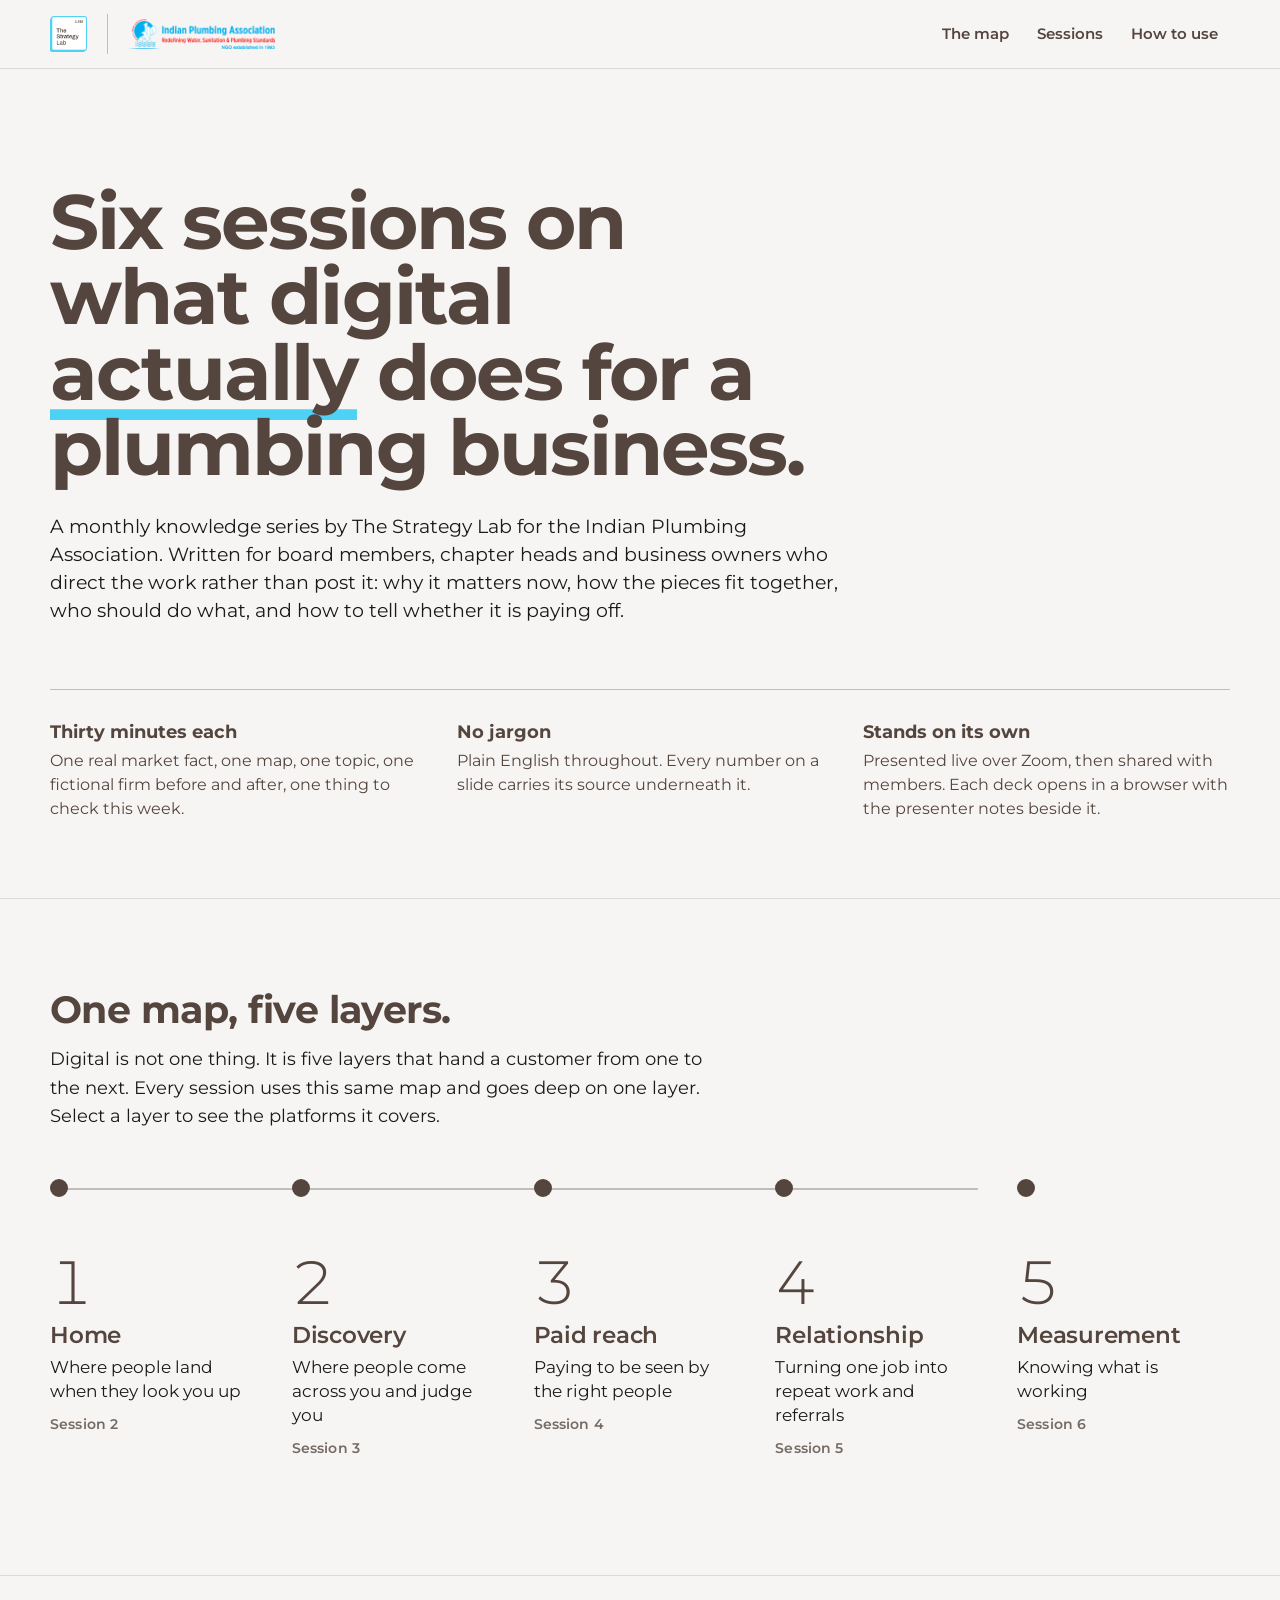
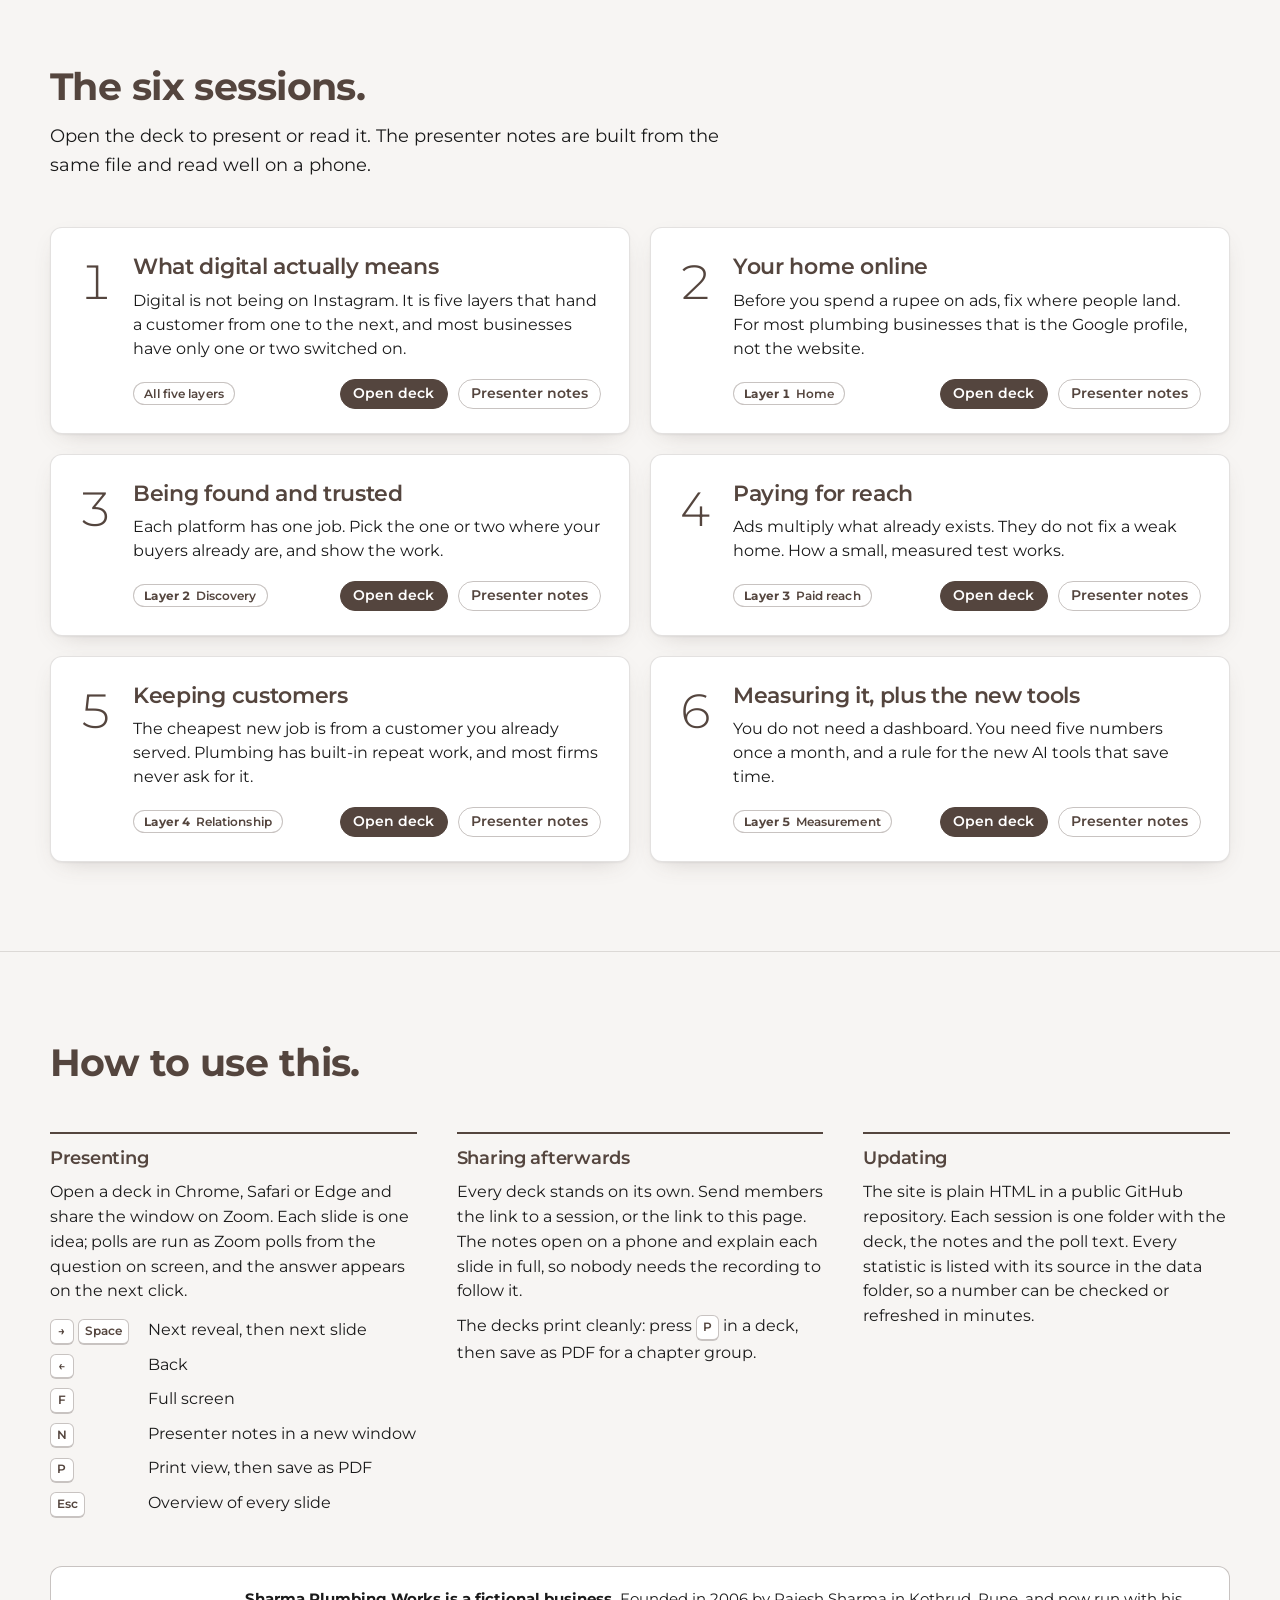
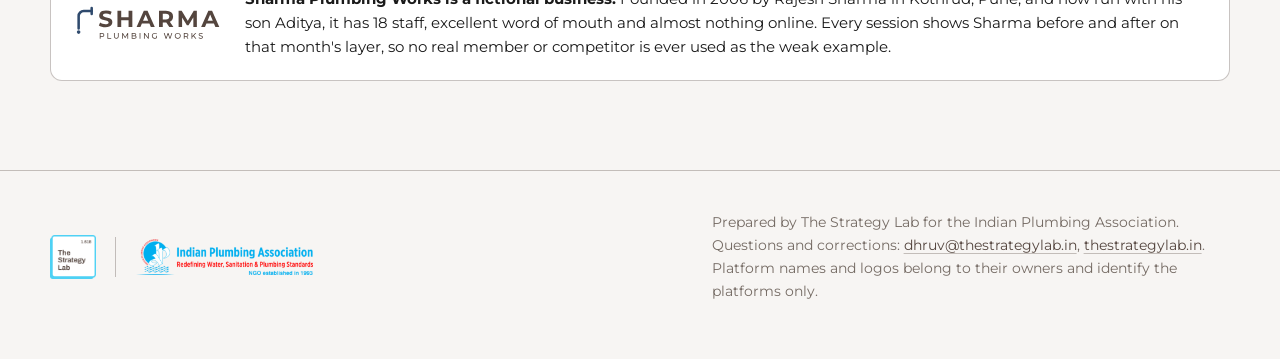
==== index.html @ db5efcff "IPA Digital Knowledge Series: foundation and research (work in progress) Co-Authored-By: Claude Fabl" ====
<!doctype html>
<html lang="en-IN">
<head>
  <meta charset="utf-8">
  <meta name="viewport" content="width=device-width, initial-scale=1">
  <title>IPA Digital Knowledge Series</title>
  <meta name="description" content="Six 30-minute sessions on what digital actually does for a plumbing business. By The Strategy Lab for the Indian Plumbing Association.">
  <link rel="icon" href="assets/brand/tsl-mark.png" type="image/png">
  <link rel="stylesheet" href="assets/css/base.css">
  <style>
    /* Home page layout only. Shared components come from base.css. */
    .wrap { width: min(1180px, 100% - 32px); margin-inline: auto; }
    .site-head { position: sticky; top: 0; z-index: 10; background: rgba(247, 245, 243, 0.92); backdrop-filter: saturate(1.2) blur(10px); -webkit-backdrop-filter: saturate(1.2) blur(10px); border-bottom: 1px solid var(--line); }
    .site-head .wrap { display: flex; align-items: center; justify-content: space-between; gap: 16px; min-height: 68px; }
    .site-head nav { display: flex; gap: 4px; }
    .site-head nav a { padding: 8px 12px; border-radius: 8px; text-decoration: none; font-weight: 600; font-size: 15px; color: var(--brown); }
    .site-head nav a:hover { background: var(--white); }
    .site-head .lockup__tsl { height: 36px; }
    .site-head .lockup__ipa { height: 30px; }

    .hero { padding: clamp(56px, 9vw, 128px) 0 clamp(40px, 6vw, 80px); }
    .hero h1 { max-width: 15ch; }
    .hero .lede { margin-top: 28px; max-width: 42em; font-size: clamp(1.1rem, 1.5vw, 1.35rem); color: var(--ink); }
    .hero__facts { display: grid; grid-template-columns: repeat(3, 1fr); gap: 24px 40px; margin-top: clamp(40px, 5vw, 72px); padding-top: 28px; border-top: 1px solid var(--line-strong); }
    .hero__facts p { font-size: 1rem; line-height: 1.5; color: var(--brown); max-width: 24em; }
    .hero__facts b { display: block; font-size: 1.15rem; font-weight: 700; color: var(--brown); margin-bottom: 4px; }

    .section { padding: clamp(48px, 7vw, 96px) 0; border-top: 1px solid var(--line); }
    .section__head { max-width: 46em; margin-bottom: clamp(28px, 4vw, 48px); }
    .section__head p { margin-top: 14px; color: var(--ink); max-width: 38em; }
    .section--map .map { margin-top: 8px; }

    .sessions { display: grid; grid-template-columns: 1fr 1fr; gap: 20px; }
    .session { display: grid; grid-template-columns: auto 1fr; gap: 0 22px; padding: 26px 28px 24px; background: var(--white); border: 1px solid var(--line); border-radius: var(--r-md); box-shadow: var(--shadow-1); transition: transform var(--t-base) var(--ease-out), box-shadow var(--t-base) var(--ease-out); }
    .session:hover { transform: translateY(-2px); box-shadow: var(--shadow-2); }
    .session__n { font-size: 3rem; font-weight: 300; line-height: 1; color: var(--brown); letter-spacing: -0.04em; font-variant-numeric: tabular-nums; grid-row: 1 / span 3; padding-top: 4px; }
    .session__title { font-size: 1.35rem; line-height: 1.15; }
    .session__line { margin-top: 10px; font-size: 1rem; color: var(--ink); line-height: 1.5; }
    .session__foot { display: flex; flex-wrap: wrap; align-items: center; gap: 10px; margin-top: 18px; }
    .session__foot .chip { font-size: 0.75rem; margin-right: auto; }
    .session__foot .btn { font-size: 0.85rem; }

    .how { display: grid; grid-template-columns: repeat(3, 1fr); gap: 40px; }
    .how h3 { font-size: 1.15rem; margin-bottom: 12px; padding-top: 14px; border-top: 2px solid var(--brown); }
    .how p, .how li { font-size: 1rem; line-height: 1.55; }
    .how ul { list-style: none; display: grid; gap: 8px; }
    .how li { display: grid; grid-template-columns: 5.4em 1fr; gap: 12px; align-items: baseline; }
    .how kbd { font-size: 0.78rem; }
    .how p + p { margin-top: 10px; }
    .fiction { margin-top: 48px; padding: 20px 24px; border: 1px solid var(--line-strong); border-radius: var(--r-md); background: var(--white); display: grid; grid-template-columns: auto 1fr; gap: 20px; align-items: center; }
    .fiction img { width: 150px; }
    .fiction p { font-size: 0.95rem; }

    .site-foot { border-top: 1px solid var(--line-strong); padding: 40px 0 56px; }
    .site-foot .wrap { display: flex; flex-wrap: wrap; align-items: center; justify-content: space-between; gap: 20px 40px; }
    .site-foot p { font-size: 0.9rem; color: var(--grey); max-width: 36em; }
    .site-foot a { color: var(--brown); }
    .site-foot .lockup__tsl { height: 44px; }
    .site-foot .lockup__ipa { height: 36px; }

    @media (max-width: 860px) {
      .sessions { grid-template-columns: 1fr; }
      .how { grid-template-columns: 1fr; gap: 28px; }
      .hero__facts { grid-template-columns: 1fr; gap: 18px; }
    }
    @media (max-width: 560px) {
      .site-head .wrap { flex-wrap: wrap; padding: 10px 0 6px; min-height: 0; }
      .site-head nav { margin-left: -8px; }
      .site-head nav a { padding: 6px 8px; font-size: 14px; }
      .site-head .lockup { gap: 10px; }
      .site-head .lockup__ipa { height: 26px; }
      .session { grid-template-columns: 1fr; padding: 22px 20px; }
      .session__n { grid-row: auto; font-size: 2rem; margin-bottom: 6px; }
      .session__foot .chip { margin-right: 0; width: 100%; justify-content: center; }
      .session__foot .btn { flex: 1; justify-content: center; }
      .fiction { grid-template-columns: 1fr; }
      .how li { grid-template-columns: 1fr; gap: 4px; }
    }
  </style>
</head>
<body>

<header class="site-head">
  <div class="wrap">
    <div class="lockup">
      <img class="lockup__tsl" src="assets/brand/tsl-mark.png" alt="The Strategy Lab">
      <span class="lockup__sep"></span>
      <img class="lockup__ipa" src="assets/brand/ipa-logo.png" alt="Indian Plumbing Association">
    </div>
    <nav aria-label="Sections">
      <a href="#map">The map</a>
      <a href="#sessions">Sessions</a>
      <a href="#how">How to use</a>
    </nav>
  </div>
</header>

<main>
  <section class="hero">
    <div class="wrap">
      <h1 class="display">Six sessions on what digital <span class="sig">actually</span> does for a plumbing business.</h1>
      <p class="lede">A monthly knowledge series by The Strategy Lab for the Indian Plumbing Association. Written for board members, chapter heads and business owners who direct the work rather than post it: why it matters now, how the pieces fit together, who should do what, and how to tell whether it is paying off.</p>
      <div class="hero__facts">
        <p><b>Thirty minutes each</b>One real market fact, one map, one topic, one fictional firm before and after, one thing to check this week.</p>
        <p><b>No jargon</b>Plain English throughout. Every number on a slide carries its source underneath it.</p>
        <p><b>Stands on its own</b>Presented live over Zoom, then shared with members. Each deck opens in a browser with the presenter notes beside it.</p>
      </div>
    </div>
  </section>

  <section class="section section--map" id="map">
    <div class="wrap">
      <div class="section__head">
        <h2 class="h2">One map, five layers.</h2>
        <p>Digital is not one thing. It is five layers that hand a customer from one to the next. Every session uses this same map and goes deep on one layer. Select a layer to see the platforms it covers.</p>
      </div>
      <div data-map></div>
    </div>
  </section>

  <section class="section" id="sessions">
    <div class="wrap">
      <div class="section__head">
        <h2 class="h2">The six sessions.</h2>
        <p>Open the deck to present or read it. The presenter notes are built from the same file and read well on a phone.</p>
      </div>
      <div class="sessions">
        <article class="session">
          <span class="session__n">1</span>
          <h3 class="session__title">What digital actually means</h3>
          <p class="session__line">Digital is not being on Instagram. It is five layers that hand a customer from one to the next, and most businesses have only one or two switched on.</p>
          <div class="session__foot">
            <span class="chip">All five layers</span>
            <a class="btn btn--sm" href="sessions/01/index.html">Open deck</a>
            <a class="btn btn--ghost btn--sm" href="sessions/01/notes.html">Presenter notes</a>
          </div>
        </article>
        <article class="session">
          <span class="session__n">2</span>
          <h3 class="session__title">Your home online</h3>
          <p class="session__line">Before you spend a rupee on ads, fix where people land. For most plumbing businesses that is the Google profile, not the website.</p>
          <div class="session__foot">
            <span class="chip"><span class="chip__n">Layer 1</span>Home</span>
            <a class="btn btn--sm" href="sessions/02/index.html">Open deck</a>
            <a class="btn btn--ghost btn--sm" href="sessions/02/notes.html">Presenter notes</a>
          </div>
        </article>
        <article class="session">
          <span class="session__n">3</span>
          <h3 class="session__title">Being found and trusted</h3>
          <p class="session__line">Each platform has one job. Pick the one or two where your buyers already are, and show the work.</p>
          <div class="session__foot">
            <span class="chip"><span class="chip__n">Layer 2</span>Discovery</span>
            <a class="btn btn--sm" href="sessions/03/index.html">Open deck</a>
            <a class="btn btn--ghost btn--sm" href="sessions/03/notes.html">Presenter notes</a>
          </div>
        </article>
        <article class="session">
          <span class="session__n">4</span>
          <h3 class="session__title">Paying for reach</h3>
          <p class="session__line">Ads multiply what already exists. They do not fix a weak home. How a small, measured test works.</p>
          <div class="session__foot">
            <span class="chip"><span class="chip__n">Layer 3</span>Paid reach</span>
            <a class="btn btn--sm" href="sessions/04/index.html">Open deck</a>
            <a class="btn btn--ghost btn--sm" href="sessions/04/notes.html">Presenter notes</a>
          </div>
        </article>
        <article class="session">
          <span class="session__n">5</span>
          <h3 class="session__title">Keeping customers</h3>
          <p class="session__line">The cheapest new job is from a customer you already served. Plumbing has built-in repeat work, and most firms never ask for it.</p>
          <div class="session__foot">
            <span class="chip"><span class="chip__n">Layer 4</span>Relationship</span>
            <a class="btn btn--sm" href="sessions/05/index.html">Open deck</a>
            <a class="btn btn--ghost btn--sm" href="sessions/05/notes.html">Presenter notes</a>
          </div>
        </article>
        <article class="session">
          <span class="session__n">6</span>
          <h3 class="session__title">Measuring it, plus the new tools</h3>
          <p class="session__line">You do not need a dashboard. You need five numbers once a month, and a rule for the new AI tools that save time.</p>
          <div class="session__foot">
            <span class="chip"><span class="chip__n">Layer 5</span>Measurement</span>
            <a class="btn btn--sm" href="sessions/06/index.html">Open deck</a>
            <a class="btn btn--ghost btn--sm" href="sessions/06/notes.html">Presenter notes</a>
          </div>
        </article>
      </div>
    </div>
  </section>

  <section class="section" id="how">
    <div class="wrap">
      <div class="section__head">
        <h2 class="h2">How to use this.</h2>
      </div>
      <div class="how">
        <div>
          <h3>Presenting</h3>
          <p>Open a deck in Chrome, Safari or Edge and share the window on Zoom. Each slide is one idea; polls are run as Zoom polls from the question on screen, and the answer appears on the next click.</p>
          <ul style="margin-top:14px">
            <li><span><kbd>&rarr;</kbd> <kbd>Space</kbd></span><span>Next reveal, then next slide</span></li>
            <li><span><kbd>&larr;</kbd></span><span>Back</span></li>
            <li><span><kbd>F</kbd></span><span>Full screen</span></li>
            <li><span><kbd>N</kbd></span><span>Presenter notes in a new window</span></li>
            <li><span><kbd>P</kbd></span><span>Print view, then save as PDF</span></li>
            <li><span><kbd>Esc</kbd></span><span>Overview of every slide</span></li>
          </ul>
        </div>
        <div>
          <h3>Sharing afterwards</h3>
          <p>Every deck stands on its own. Send members the link to a session, or the link to this page. The notes open on a phone and explain each slide in full, so nobody needs the recording to follow it.</p>
          <p>The decks print cleanly: press <kbd>P</kbd> in a deck, then save as PDF for a chapter group.</p>
        </div>
        <div>
          <h3>Updating</h3>
          <p>The site is plain HTML in a public GitHub repository. Each session is one folder with the deck, the notes and the poll text. Every statistic is listed with its source in the data folder, so a number can be checked or refreshed in minutes.</p>
        </div>
      </div>
      <div class="fiction">
        <img src="assets/img/sharma/logo.svg" alt="Sharma Plumbing Works">
        <p><strong>Sharma Plumbing Works is a fictional business.</strong> Founded in 2006 by Rajesh Sharma in Kothrud, Pune, and now run with his son Aditya, it has 18 staff, excellent word of mouth and almost nothing online. Every session shows Sharma before and after on that month's layer, so no real member or competitor is ever used as the weak example.</p>
      </div>
    </div>
  </section>
</main>

<footer class="site-foot">
  <div class="wrap">
    <div class="lockup">
      <img class="lockup__tsl" src="assets/brand/tsl-mark.png" alt="The Strategy Lab">
      <span class="lockup__sep"></span>
      <img class="lockup__ipa" src="assets/brand/ipa-logo.png" alt="Indian Plumbing Association">
    </div>
    <p>Prepared by The Strategy Lab for the Indian Plumbing Association. Questions and corrections: <a href="mailto:dhruv@thestrategylab.in">dhruv@thestrategylab.in</a>, <a href="https://thestrategylab.in">thestrategylab.in</a>. Platform names and logos belong to their owners and identify the platforms only.</p>
  </div>
</footer>

<script src="https://cdnjs.cloudflare.com/ajax/libs/gsap/3.12.5/gsap.min.js"></script>
<script src="assets/js/map.js"></script>
</body>
</html>
---- assets/css/base.css ----
/* ==========================================================================
   IPA Digital Knowledge Series: base.css
   Tokens, type, shared components. Used by the home page, every deck and
   every notes page. Builders do not edit this file; session-local CSS goes
   in sessions/0N/session.css. Class names are documented in
   assets/README-ENGINE.md.
   ========================================================================== */

@import url('https://fonts.googleapis.com/css2?family=Montserrat:wght@300;400;500;600;700&display=swap');

/* --------------------------------------------------------------------------
   1. Tokens
   -------------------------------------------------------------------------- */
:root {
  /* TSL inks and papers */
  --paper: #F7F5F3;
  --white: #FFFFFF;
  --ink: #1A1A1A;
  --brown: #54453E;
  --brown-2: #6B574F;          /* hover on brown */
  --brown-soft: #8C7B72;       /* muted brown for unlit map layers */
  --grey: #756B64;             /* caption text: brand warm grey deepened so small text reaches 4.5:1 on paper */
  --warm-grey: #9B9189;        /* the brand warm grey, for decoration and hairlines only */
  --grey-2: #C9C1BA;           /* rules */
  --line: rgba(84, 69, 62, 0.16);
  --line-strong: rgba(84, 69, 62, 0.32);
  --cyan: #4DD1F4;             /* one small element per slide or page, no more */
  --navy: #2F4A6D;             /* Sharma Plumbing Works only */

  /* Platform colours, used only inside platform shells */
  --g-blue: #4285F4;
  --g-red: #EA4335;
  --g-yellow: #FBBC04;
  --g-green: #34A853;
  --g-link: #1A0DAB;
  --g-text: #4D5156;
  --g-url: #202124;
  --g-border: #DADCE0;
  --wa-green: #008069;
  --wa-dark: #075E54;
  --wa-bg: #EFEAE2;
  --wa-out: #D9FDD3;
  --wa-tick: #53BDEB;
  --li-blue: #0A66C2;
  --li-grey: #666666;
  --ig-ink: #262626;
  --ig-grey: #8E8E8E;
  --ig-border: #DBDBDB;

  /* Type */
  --font: 'Montserrat', 'Helvetica Neue', Arial, sans-serif;
  --font-google: Roboto, Arial, sans-serif;
  --font-system: -apple-system, BlinkMacSystemFont, 'Segoe UI', Roboto, Helvetica, Arial, sans-serif;

  /* Radii and shadows */
  --r-sm: 6px;
  --r-md: 12px;
  --r-lg: 20px;
  --shadow-1: 0 1px 2px rgba(26, 26, 26, 0.06), 0 8px 24px -12px rgba(84, 69, 62, 0.28);
  --shadow-2: 0 2px 4px rgba(26, 26, 26, 0.06), 0 24px 48px -20px rgba(84, 69, 62, 0.35);

  /* Motion */
  --ease-out: cubic-bezier(0.22, 1, 0.36, 1);
  --t-fast: 180ms;
  --t-base: 320ms;

  color-scheme: light;
}

/* --------------------------------------------------------------------------
   2. Reset and page defaults
   -------------------------------------------------------------------------- */
*, *::before, *::after { box-sizing: border-box; }
html { -webkit-text-size-adjust: 100%; text-size-adjust: 100%; }
body {
  margin: 0;
  font-family: var(--font);
  font-weight: 400;
  font-size: 18px;
  line-height: 1.6;
  color: var(--ink);
  background: var(--paper);
  -webkit-font-smoothing: antialiased;
  -moz-osx-font-smoothing: grayscale;
  font-feature-settings: 'kern' 1, 'liga' 1;
}
img, svg, video { display: block; max-width: 100%; height: auto; }
button, input, select, textarea { font: inherit; color: inherit; }
button { cursor: pointer; }
a { color: var(--brown); text-decoration: underline; text-decoration-thickness: 1px; text-underline-offset: 0.18em; text-decoration-color: var(--line-strong); }
a:hover { text-decoration-color: currentColor; }
h1, h2, h3, h4 { font-weight: 700; color: var(--brown); line-height: 1.1; margin: 0; letter-spacing: -0.015em; text-wrap: balance; }
h3, h4 { font-weight: 600; }
p { margin: 0; }
ul, ol { margin: 0; padding: 0; }
figure { margin: 0; }
hr { border: 0; border-top: 1px solid var(--line); margin: 0; }
::selection { background: rgba(84, 69, 62, 0.16); color: var(--ink); }
:focus-visible { outline: 2px solid var(--brown); outline-offset: 3px; border-radius: 2px; }
* { scrollbar-width: thin; scrollbar-color: var(--grey-2) transparent; }
*::-webkit-scrollbar { width: 10px; height: 10px; }
*::-webkit-scrollbar-thumb { background: var(--grey-2); border-radius: 10px; border: 3px solid var(--paper); }
*::-webkit-scrollbar-track { background: transparent; }
.tabular { font-variant-numeric: tabular-nums; }
.sr-only { position: absolute !important; width: 1px; height: 1px; padding: 0; margin: -1px; overflow: hidden; clip: rect(0, 0, 0, 0); white-space: nowrap; border: 0; }

/* --------------------------------------------------------------------------
   3. Type helpers
   Site scale is rem based. Deck type is set in deck.css in px for the fixed
   1920x1080 stage. Component sizes below use em so they follow their
   container's font-size in both places.
   -------------------------------------------------------------------------- */
.display { font-size: clamp(2.5rem, 6vw, 5.25rem); line-height: 0.98; letter-spacing: -0.025em; }
.h1 { font-size: clamp(2.1rem, 4.5vw, 3.6rem); }
.h2 { font-size: clamp(1.7rem, 3vw, 2.5rem); }
.h3 { font-size: clamp(1.2rem, 1.8vw, 1.5rem); }
.lede { font-size: clamp(1.15rem, 1.7vw, 1.45rem); line-height: 1.45; color: var(--brown); font-weight: 400; max-width: 34em; }
.measure { max-width: 66ch; }
.caption, .source { color: var(--grey); font-size: 0.78em; line-height: 1.4; }
.muted { color: var(--grey); }
.ink { color: var(--ink); }
.brown { color: var(--brown); }
.num { font-weight: 700; font-variant-numeric: tabular-nums; letter-spacing: -0.03em; }

/* The signature: one cyan mark. Use exactly one per slide or page. */
.sig { box-shadow: inset 0 -0.14em 0 var(--cyan); padding-bottom: 0.02em; }
.sig-dot { display: inline-block; width: 0.5em; height: 0.5em; border-radius: 50%; background: var(--cyan); vertical-align: middle; }
.sig-rule { display: block; width: 3em; height: 4px; background: var(--cyan); border-radius: 2px; }
.sig-num { color: var(--cyan); }

/* --------------------------------------------------------------------------
   4. Buttons, chips, kbd
   -------------------------------------------------------------------------- */
.btn {
  display: inline-flex; align-items: center; gap: 0.5em;
  padding: 0.7em 1.25em; border-radius: 999px;
  background: var(--brown); color: var(--white); border: 1px solid var(--brown);
  font-weight: 600; font-size: 0.95em; line-height: 1; text-decoration: none;
  transition: background var(--t-fast) var(--ease-out), transform var(--t-fast) var(--ease-out), border-color var(--t-fast);
}
.btn:hover { background: var(--brown-2); border-color: var(--brown-2); }
.btn:active { transform: translateY(1px); }
.btn--ghost { background: transparent; color: var(--brown); border-color: var(--line-strong); }
.btn--ghost:hover { background: var(--white); border-color: var(--brown); }
.btn--sm { padding: 0.5em 0.9em; font-size: 0.85em; }
.btn svg { width: 1.1em; height: 1.1em; }

.chip {
  display: inline-flex; align-items: center; gap: 0.45em;
  padding: 0.38em 0.85em; border-radius: 999px;
  border: 1px solid var(--line-strong); color: var(--brown); background: var(--white);
  font-size: 0.78em; font-weight: 600; line-height: 1; letter-spacing: 0.01em; white-space: nowrap;
}
.chip--solid { background: var(--brown); color: var(--white); border-color: var(--brown); }
.chip--quiet { background: transparent; }
.chip__n { font-weight: 700; font-variant-numeric: tabular-nums; }

kbd, .kbd {
  display: inline-block; min-width: 1.9em; padding: 0.15em 0.5em; text-align: center;
  border: 1px solid var(--line-strong); border-bottom-width: 2px; border-radius: 6px;
  background: var(--white); color: var(--brown); font-family: var(--font); font-weight: 600; font-size: 0.85em; line-height: 1.5;
}

/* --------------------------------------------------------------------------
   5. Card, callout, two-up, source
   -------------------------------------------------------------------------- */
.card {
  background: var(--white); border: 1px solid var(--line); border-radius: var(--r-md);
  padding: 1.5em; box-shadow: var(--shadow-1);
}
.card--flat { box-shadow: none; }
.card--paper { background: var(--paper); }
.card > :first-child { margin-top: 0; }
.card__title { font-size: 1.15em; margin-bottom: 0.5em; }

.callout {
  display: grid; grid-template-columns: auto 1fr; gap: 1em 1.1em; align-items: start;
  padding: 1.25em 1.5em; border: 1px solid var(--line-strong); border-radius: var(--r-md); background: var(--white);
}
.callout__mark {
  width: 1.4em; height: 1.4em; margin-top: 0.1em; border: 2px solid var(--brown); border-radius: 4px; position: relative; flex: none;
}
.callout--check .callout__mark::after {
  content: ''; position: absolute; left: 0.38em; top: 0.1em; width: 0.35em; height: 0.7em;
  border: solid var(--brown); border-width: 0 2px 2px 0; transform: rotate(45deg);
}
.callout__title { font-weight: 700; color: var(--brown); font-size: 0.85em; letter-spacing: 0.02em; margin-bottom: 0.2em; }
.callout__text { font-size: 1em; line-height: 1.45; }

.two-up { display: grid; grid-template-columns: 1fr 1fr; gap: 2em; align-items: start; }
.two-up--tight { gap: 1.25em; }
.two-up__label { display: block; font-size: 0.8em; font-weight: 600; color: var(--grey); margin-bottom: 0.6em; letter-spacing: 0.01em; }
.two-up > * { min-width: 0; }
@media (max-width: 720px) { .two-up { grid-template-columns: 1fr; } }

.source { display: block; margin-top: 0.75em; color: var(--grey); }
.source a { color: inherit; text-decoration-color: var(--grey-2); word-break: break-word; }
.source__pub { font-weight: 600; color: var(--brown-soft); }

/* --------------------------------------------------------------------------
   6. Poll block
   <div class="poll">
     <p class="poll__q">Question</p>
     <ol class="poll__options">
       <li class="poll__option"><span class="poll__key">A</span> option</li>
       <li class="poll__option" data-correct>...</li>
     </ol>
     <div class="poll__answer" data-reveal>
       <p class="poll__figure">1,002.85 million</p>
       <p class="poll__claim">...</p>
       <p class="source">...</p>
     </div>
   </div>
   -------------------------------------------------------------------------- */
.poll { display: grid; gap: 1.1em; }
.poll__q { font-weight: 600; font-size: 1.15em; line-height: 1.3; color: var(--brown); max-width: 28em; }
.poll__options { list-style: none; display: grid; gap: 0.5em; counter-reset: poll; }
.poll__option {
  display: flex; align-items: center; gap: 0.8em;
  padding: 0.7em 1em; border: 1px solid var(--line-strong); border-radius: var(--r-md); background: var(--white);
  font-size: 1em; line-height: 1.3; transition: border-color var(--t-base) var(--ease-out), background var(--t-base) var(--ease-out), color var(--t-base);
}
.poll__key {
  flex: none; width: 1.7em; height: 1.7em; border-radius: 50%; display: grid; place-items: center;
  border: 1px solid var(--line-strong); font-weight: 700; font-size: 0.8em; color: var(--brown);
}
.poll--revealed .poll__option { color: var(--grey); }
.poll--revealed .poll__option.is-correct { color: var(--ink); border-color: var(--brown); background: var(--white); }
.poll--revealed .poll__option.is-correct .poll__key { background: var(--brown); color: var(--white); border-color: var(--brown); }
.poll__answer { padding-top: 0.5em; border-top: 1px solid var(--line); }
.poll__figure { font-weight: 700; font-size: 2.6em; line-height: 1; letter-spacing: -0.03em; color: var(--brown); font-variant-numeric: tabular-nums; margin-bottom: 0.25em; }
.poll__claim { font-size: 1em; line-height: 1.4; max-width: 30em; }
.poll--inline { grid-template-columns: 1fr 1fr; gap: 2em; }
.poll--inline .poll__q { grid-column: 1 / -1; }
.poll--inline .poll__answer { border-top: 0; padding-top: 0; }
@media (max-width: 720px) { .poll--inline { grid-template-columns: 1fr; } }

/* --------------------------------------------------------------------------
   7. Before / after slider
   <div class="ba" style="--ba-ratio: 4 / 3">
     <div class="ba__pane ba__before">... <span class="ba__tag">Before</span></div>
     <div class="ba__pane ba__after">...  <span class="ba__tag">After</span></div>
     <div class="ba__handle" aria-hidden="true"></div>
     <input class="ba__range" type="range" min="0" max="100" value="50" aria-label="Compare before and after">
   </div>
   deck.js (or any page that includes it) wires the range to --ba-pos.
   -------------------------------------------------------------------------- */
.ba {
  --ba-pos: 50%;
  position: relative; overflow: hidden; border-radius: var(--r-md); border: 1px solid var(--line-strong);
  background: var(--white); aspect-ratio: var(--ba-ratio, 16 / 10); isolation: isolate; user-select: none;
}
.ba__pane { position: absolute; inset: 0; overflow: hidden; }
.ba__pane > .ba__inner { position: absolute; inset: 0; overflow: hidden; }
.ba__after { clip-path: inset(0 0 0 var(--ba-pos)); }
.ba__tag {
  position: absolute; top: 0.9em; padding: 0.35em 0.8em; border-radius: 999px; font-size: 0.75em; font-weight: 700; letter-spacing: 0.04em;
  background: var(--ink); color: var(--white); z-index: 2;
}
.ba__before .ba__tag { left: 0.9em; }
.ba__after .ba__tag { right: 0.9em; }
.ba__handle {
  position: absolute; top: 0; bottom: 0; left: var(--ba-pos); width: 2px; margin-left: -1px; background: var(--white); z-index: 3;
  box-shadow: 0 0 0 1px rgba(26, 26, 26, 0.18);
}
.ba__handle::before {
  content: ''; position: absolute; top: 50%; left: 50%; width: 2.4em; height: 2.4em; transform: translate(-50%, -50%);
  border-radius: 50%; background: var(--white); border: 1px solid var(--line-strong); box-shadow: var(--shadow-1);
}
.ba__handle::after {
  content: ''; position: absolute; top: 50%; left: 50%; width: 0.9em; height: 0.9em; transform: translate(-50%, -50%);
  background:
    linear-gradient(var(--brown), var(--brown)) left center / 2px 100% no-repeat,
    linear-gradient(var(--brown), var(--brown)) right center / 2px 100% no-repeat;
}
.ba__range {
  position: absolute; inset: 0; width: 100%; height: 100%; margin: 0; opacity: 0; cursor: ew-resize; z-index: 4;
  -webkit-appearance: none; appearance: none; background: transparent;
}
.ba__range:focus-visible + .ba__handle::before, .ba:focus-within .ba__handle::before { outline: 2px solid var(--brown); outline-offset: 2px; }

/* --------------------------------------------------------------------------
   8. Phone frame
   <div class="phone"><div class="phone__screen"> ...platform shell... </div></div>
   -------------------------------------------------------------------------- */
.phone {
  width: 100%; max-width: 22em; margin: 0 auto; aspect-ratio: 9 / 19;
  border-radius: 2.4em; padding: 0.55em; background: var(--ink);
  box-shadow: var(--shadow-2), inset 0 0 0 1px rgba(255, 255, 255, 0.12);
  position: relative;
}
.phone--wide { max-width: 26em; }
.phone__screen {
  position: relative; height: 100%; width: 100%; border-radius: 1.9em; overflow: hidden; background: var(--white);
  display: flex; flex-direction: column;
}
.phone__screen::before {
  content: ''; display: block; flex: none; height: 1.6em; background: inherit;
}
.phone__notch {
  position: absolute; top: 0.55em; left: 50%; transform: translateX(-50%); width: 4.5em; height: 1.1em; border-radius: 999px; background: var(--ink); z-index: 5;
}
.phone__screen > .plat { flex: 1; border: 0; border-radius: 0; box-shadow: none; min-height: 0; }

/* --------------------------------------------------------------------------
   9. Platform shells
   Every shell has class "plat" plus a platform class, and carries an
   "illustrative" tag unless it wraps a real screenshot.
   -------------------------------------------------------------------------- */
.plat {
  position: relative; background: var(--white); border: 1px solid var(--g-border); border-radius: var(--r-md); overflow: hidden;
  font-family: var(--font-google); color: var(--g-url); font-size: 1em; line-height: 1.35; text-align: left;
}
.plat__tag {
  position: absolute; top: 0.6em; right: 0.6em; z-index: 6;
  padding: 0.25em 0.6em; border-radius: 4px; background: rgba(26, 26, 26, 0.72); color: var(--white);
  font-family: var(--font); font-size: 0.62em; font-weight: 600; letter-spacing: 0.05em; text-transform: uppercase; pointer-events: none;
}
.plat a { color: inherit; text-decoration: none; pointer-events: none; }
.plat:has(> .gsr__searchbar) .plat__tag, .ba .plat__tag { top: auto; bottom: 0.6em; }
.phone .plat__tag { top: auto; bottom: 3.8em; }
.plat__pad { padding: 1em; }

/* Stars (Google style). Set --rating as a fraction of 5, e.g. 4.7 */
.stars { --rating: 5; display: inline-block; width: 5em; height: 1em; vertical-align: -0.12em; position: relative; font-size: 0.9em; }
.stars::before, .stars::after {
  content: ''; position: absolute; inset: 0;
  background-image: url("data:image/svg+xml,%3Csvg xmlns='http://www.w3.org/2000/svg' viewBox='0 0 24 24'%3E%3Cpath fill='%23D5D5D5' d='M12 2.5l2.9 6.1 6.7.8-4.9 4.6 1.3 6.6L12 17.3l-6 3.3 1.3-6.6L2.4 9.4l6.7-.8z'/%3E%3C/svg%3E");
  background-size: 1em 1em; background-repeat: repeat-x;
}
.stars::after {
  background-image: url("data:image/svg+xml,%3Csvg xmlns='http://www.w3.org/2000/svg' viewBox='0 0 24 24'%3E%3Cpath fill='%23FBBC04' d='M12 2.5l2.9 6.1 6.7.8-4.9 4.6 1.3 6.6L12 17.3l-6 3.3 1.3-6.6L2.4 9.4l6.7-.8z'/%3E%3C/svg%3E");
  width: calc(var(--rating) / 5 * 100%);
}

/* 9a. Google Maps listing (knowledge panel style) */
.gmaps { font-size: 1em; }
.gmaps__photos { display: grid; grid-template-columns: minmax(0, 2fr) minmax(0, 1fr); grid-template-rows: minmax(0, 1fr) minmax(0, 1fr); gap: 2px; height: 10em; overflow: hidden; background: #F1F3F4; }
.gmaps__photos img { width: 100%; height: 100%; min-height: 0; min-width: 0; object-fit: cover; }
.gmaps__photos > :first-child { grid-row: 1 / 3; }
.gmaps__nophoto { display: grid; place-items: center; color: #5F6368; font-size: 0.8em; height: 100%; background: #E8EAED; text-align: center; padding: 1em; }
.gmaps__body { padding: 0.9em 1em 0.6em; }
.gmaps__name { font-size: 1.35em; font-weight: 400; color: var(--g-url); line-height: 1.2; }
.gmaps__rating { display: flex; align-items: center; gap: 0.4em; margin-top: 0.35em; font-size: 0.85em; color: #70757A; }
.gmaps__rating b { color: var(--g-url); font-weight: 400; }
.gmaps__meta { margin-top: 0.25em; font-size: 0.85em; color: #70757A; }
.gmaps__actions { display: flex; gap: 0.5em; padding: 0.4em 1em 0.9em; flex-wrap: wrap; }
.gmaps__action { display: inline-flex; align-items: center; gap: 0.35em; padding: 0.45em 0.9em; border-radius: 999px; border: 1px solid var(--g-border); color: var(--g-blue); font-size: 0.8em; font-weight: 500; background: var(--white); }
.gmaps__action--primary { background: var(--g-blue); color: var(--white); border-color: var(--g-blue); }
.gmaps__rows { border-top: 1px solid var(--g-border); }
.gmaps__row { display: grid; grid-template-columns: 1.4em 1fr; gap: 0.6em; align-items: start; padding: 0.6em 1em; font-size: 0.85em; color: var(--g-url); border-bottom: 1px solid #F1F3F4; }
.gmaps__row svg { width: 1.15em; height: 1.15em; color: #5F6368; margin-top: 0.05em; }
.gmaps__open { color: #188038; font-weight: 500; }
.gmaps__closed { color: #D93025; font-weight: 500; }
.gmaps__review { padding: 0.7em 1em; border-top: 1px solid #F1F3F4; font-size: 0.82em; }
.gmaps__review-head { display: flex; align-items: center; gap: 0.5em; margin-bottom: 0.3em; }
.gmaps__avatar { width: 1.8em; height: 1.8em; border-radius: 50%; background: var(--g-blue); color: var(--white); display: grid; place-items: center; font-weight: 500; font-size: 0.9em; flex: none; }
.gmaps__review-meta { color: #70757A; font-size: 0.9em; }
.gmaps__reply { margin-top: 0.5em; padding: 0.5em 0.7em; background: #F8F9FA; border-radius: 6px; }
.gmaps__reply b { font-weight: 500; }

/* 9b. Google search result */
.gsr { padding: 0.9em 1.1em; font-family: var(--font-google); }
.gsr__site { display: flex; align-items: center; gap: 0.6em; margin-bottom: 0.25em; }
.gsr__favicon { width: 1.6em; height: 1.6em; border-radius: 50%; border: 1px solid #ECEDEF; background: #F1F3F4; display: grid; place-items: center; overflow: hidden; flex: none; }
.gsr__favicon img { width: 1em; height: 1em; object-fit: contain; }
.gsr__favicon--letter { font-weight: 500; color: var(--navy); font-size: 0.8em; }
.gsr__sitename { font-size: 0.85em; color: var(--g-url); }
.gsr__url { font-size: 0.72em; color: var(--g-text); }
.gsr__title { font-size: 1.15em; color: var(--g-link); line-height: 1.3; font-weight: 400; margin: 0; }
.gsr__snippet { font-size: 0.85em; color: var(--g-text); margin-top: 0.3em; line-height: 1.5; }
.gsr__snippet em { font-style: normal; font-weight: 700; color: var(--g-url); }
.gsr--ad .gsr__sponsored { font-size: 0.78em; font-weight: 700; color: var(--g-url); margin-bottom: 0.25em; }
.gsr__localpack { padding: 0.9em 1.1em; }
.gsr__local { display: grid; grid-template-columns: 1fr auto; gap: 0.3em 1em; padding: 0.75em 0; border-bottom: 1px solid var(--g-border); }
.gsr__local:last-child { border-bottom: 0; }
.gsr__local-name { font-size: 1em; color: var(--g-url); font-weight: 500; }
.gsr__local-line { font-size: 0.8em; color: var(--g-text); grid-column: 1; }
.gsr__local-action { grid-column: 2; grid-row: 1 / 4; align-self: center; display: inline-flex; flex-direction: column; align-items: center; gap: 0.25em; color: var(--g-blue); font-size: 0.72em; }
.gsr__local-action span { width: 2.6em; height: 2.6em; border-radius: 50%; border: 1px solid var(--g-border); display: grid; place-items: center; }
.gsr__local-action svg { width: 1.3em; height: 1.3em; }
.gsr__searchbar { display: flex; align-items: center; gap: 0.7em; margin: 0 1.1em 0.5em; padding: 0.55em 1em; border: 1px solid var(--g-border); border-radius: 999px; box-shadow: 0 1px 6px rgba(32, 33, 36, 0.14); font-size: 0.95em; color: var(--g-url); }
.gsr__searchbar svg { width: 1.1em; height: 1.1em; color: #9AA0A6; margin-left: auto; flex: none; }
.gsr__searchbar img { width: 1.2em; height: 1.2em; }

/* 9c. WhatsApp chat */
.wa { font-family: var(--font-system); background: var(--wa-bg); display: flex; flex-direction: column; }
.wa__header { display: flex; align-items: center; gap: 0.7em; padding: 0.7em 0.9em; background: var(--wa-green); color: var(--white); }
.wa__avatar { width: 2.4em; height: 2.4em; border-radius: 50%; background: #DFE5E7; display: grid; place-items: center; overflow: hidden; flex: none; color: var(--wa-dark); font-weight: 600; }
.wa__avatar img { width: 100%; height: 100%; object-fit: cover; }
.wa__name { font-weight: 600; font-size: 0.95em; line-height: 1.2; }
.wa__status { font-size: 0.72em; opacity: 0.9; }
.wa__verified { display: inline-block; width: 0.9em; height: 0.9em; vertical-align: -0.1em; margin-left: 0.2em; }
.wa__chat { flex: 1; padding: 0.9em 0.8em; display: flex; flex-direction: column; gap: 0.45em; overflow: hidden;
  background-color: var(--wa-bg);
  background-image: radial-gradient(rgba(84, 69, 62, 0.06) 1px, transparent 1px); background-size: 14px 14px; }
.wa__day { align-self: center; font-size: 0.68em; padding: 0.3em 0.8em; border-radius: 6px; background: rgba(255, 255, 255, 0.85); color: #54656F; margin-bottom: 0.3em; }
.wa__msg { position: relative; max-width: 82%; padding: 0.45em 0.7em 0.35em; border-radius: 8px; background: var(--white); font-size: 0.86em; line-height: 1.4; color: #111B21; box-shadow: 0 1px 0.5px rgba(11, 20, 26, 0.13); white-space: pre-line; }
.wa__msg--out { align-self: flex-end; background: var(--wa-out); border-top-right-radius: 2px; }
.wa__msg--in { align-self: flex-start; border-top-left-radius: 2px; }
.wa__meta { display: block; text-align: right; font-size: 0.72em; color: #667781; margin-top: 0.15em; }
.wa__meta svg { width: 1.2em; height: 1.2em; vertical-align: -0.3em; margin-left: 0.15em; color: var(--wa-tick); }
.wa__msg b { font-weight: 600; }
.wa__link { color: #027EB5; text-decoration: underline; }
.wa__input { display: flex; align-items: center; gap: 0.6em; padding: 0.5em 0.7em; background: #F0F2F5; }
.wa__input span { flex: 1; background: var(--white); border-radius: 999px; padding: 0.5em 0.9em; font-size: 0.8em; color: #8696A0; }
.wa__input i { width: 2em; height: 2em; border-radius: 50%; background: var(--wa-green); display: grid; place-items: center; }
.wa__input svg { width: 1.1em; height: 1.1em; color: var(--white); }

/* 9d. Instagram profile header */
.ig { font-family: var(--font-system); color: var(--ig-ink); }
.ig__top { display: flex; align-items: center; justify-content: space-between; padding: 0.6em 0.9em; border-bottom: 1px solid var(--ig-border); font-weight: 600; font-size: 0.95em; }
.ig__top svg { width: 1.3em; height: 1.3em; }
.ig__head { display: flex; align-items: center; gap: 1.1em; padding: 0.9em; }
.ig__avatar { width: 4.6em; height: 4.6em; border-radius: 50%; padding: 3px; background: linear-gradient(45deg, #F9CE34, #EE2A7B, #6228D7); flex: none; }
.ig__avatar--plain { background: var(--ig-border); }
.ig__avatar > * { width: 100%; height: 100%; border-radius: 50%; border: 2px solid var(--white); background: #FAFAFA; object-fit: cover; display: grid; place-items: center; font-weight: 600; color: var(--ig-grey); }
.ig__stats { display: flex; flex: 1; justify-content: space-around; text-align: center; }
.ig__stat b { display: block; font-size: 1.05em; font-weight: 700; }
.ig__stat span { font-size: 0.78em; color: var(--ig-ink); }
.ig__bio { padding: 0 0.9em 0.6em; font-size: 0.85em; line-height: 1.4; white-space: pre-line; }
.ig__bio b { font-weight: 600; }
.ig__bio a { color: #00376B; }
.ig__buttons { display: flex; gap: 0.4em; padding: 0 0.9em 0.9em; }
.ig__btn { flex: 1; text-align: center; padding: 0.45em; border-radius: 8px; font-size: 0.85em; font-weight: 600; background: #EFEFEF; }
.ig__btn--primary { background: #0095F6; color: var(--white); }
.ig__tabs { display: grid; grid-template-columns: 1fr 1fr 1fr; border-top: 1px solid var(--ig-border); }
.ig__tabs span { display: grid; place-items: center; padding: 0.55em; }
.ig__tabs span:first-child { border-bottom: 1px solid var(--ig-ink); }
.ig__tabs svg { width: 1.3em; height: 1.3em; }
.ig__grid { display: grid; grid-template-columns: repeat(3, 1fr); gap: 2px; }
.ig__grid > * { aspect-ratio: 1; object-fit: cover; width: 100%; min-width: 0; height: auto; background: #FAFAFA; }
.ig__empty { padding: 2.2em 1em; text-align: center; color: var(--ig-ink); }
.ig__empty b { display: block; font-size: 1.2em; font-weight: 700; margin-bottom: 0.3em; }
.ig__empty span { font-size: 0.85em; color: var(--ig-grey); }

/* 9e. LinkedIn profile header */
.li { font-family: var(--font-system); color: rgba(0, 0, 0, 0.9); }
.li__banner { height: 5.2em; background: #A0B4B7; }
.li__banner--brand { background: var(--navy); }
.li__banner img { width: 100%; height: 100%; object-fit: cover; }
.li__body { padding: 0 1.1em 1em; position: relative; }
.li__avatar { width: 5.6em; height: 5.6em; border-radius: 50%; border: 3px solid var(--white); margin-top: -2.8em; background: #E9E5DF; overflow: hidden; display: grid; place-items: center; font-weight: 600; color: var(--li-grey); }
.li__avatar img { width: 100%; height: 100%; object-fit: cover; }
.li__name { font-size: 1.25em; font-weight: 600; margin-top: 0.5em; line-height: 1.2; }
.li__headline { font-size: 0.88em; margin-top: 0.2em; line-height: 1.35; }
.li__meta { font-size: 0.78em; color: var(--li-grey); margin-top: 0.3em; }
.li__meta b { color: var(--li-blue); font-weight: 600; }
.li__buttons { display: flex; gap: 0.5em; margin-top: 0.7em; }
.li__btn { padding: 0.4em 1em; border-radius: 999px; font-size: 0.85em; font-weight: 600; border: 1px solid var(--li-blue); color: var(--li-blue); }
.li__btn--primary { background: var(--li-blue); color: var(--white); }
.li__btn--muted { border-color: var(--li-grey); color: var(--li-grey); }
.li__section { padding: 0.8em 1.1em; border-top: 1px solid #E8E8E8; }
.li__section h4 { font-family: inherit; color: inherit; font-size: 0.95em; font-weight: 600; margin-bottom: 0.3em; }
.li__section p { font-size: 0.85em; line-height: 1.45; }

/* --------------------------------------------------------------------------
   10. Real screenshot figure
   -------------------------------------------------------------------------- */
.shot { display: grid; gap: 0.6em; }
.shot img { border: 1px solid var(--line); border-radius: var(--r-md); box-shadow: var(--shadow-1); }
.shot__caption { color: var(--grey); font-size: 0.78em; line-height: 1.4; }
.shot__caption a { color: inherit; }

/* --------------------------------------------------------------------------
   11. Who does what
   <div class="wdw">
     <div class="wdw__col"><h3 class="wdw__role">Owner decides</h3><ul>...</ul></div> x3
     <div class="wdw__questions"><h3>Three questions to ask</h3><ol>...</ol></div>
   </div>
   -------------------------------------------------------------------------- */
.wdw { display: grid; grid-template-columns: repeat(3, 1fr); gap: 0 2em; }
.wdw__col { border-top: 2px solid var(--brown); padding-top: 0.8em; }
.wdw__role { font-size: 0.95em; color: var(--brown); font-weight: 700; margin-bottom: 0.6em; }
.wdw__col ul { list-style: none; display: grid; gap: 0.4em; }
.wdw__col li { position: relative; padding-left: 1em; line-height: 1.35; }
.wdw__col li::before { content: ''; position: absolute; left: 0; top: 0.6em; width: 0.35em; height: 0.35em; border-radius: 50%; background: var(--brown); }
.wdw__questions { grid-column: 1 / -1; margin-top: 1.5em; padding: 1.1em 1.4em; background: var(--white); border: 1px solid var(--line); border-radius: var(--r-md); }
.wdw__questions h3 { font-size: 0.85em; letter-spacing: 0.02em; color: var(--brown); margin-bottom: 0.5em; }
.wdw__questions ol { padding-left: 1.3em; display: grid; gap: 0.3em; line-height: 1.35; }
.wdw__questions ol li::marker { font-weight: 700; color: var(--brown); }
@media (max-width: 720px) { .wdw { grid-template-columns: 1fr; gap: 1.5em; } }

/* --------------------------------------------------------------------------
   12. Sharma Plumbing Works kit
   Canonical facts (do not vary): Sharma Plumbing Works, Kothrud, Pune.
   Founded 2006 by Rajesh Sharma, run with his son Aditya. 18 staff.
   Phone always +91 98XXX XXXXX. No street number. Logo: assets/img/sharma/logo.svg.
   -------------------------------------------------------------------------- */
.sharma-logo { width: 11em; height: auto; }
.sharma-logo--sm { width: 7em; }
.mock { position: relative; }
.mock__tag { display: inline-block; margin-bottom: 0.6em; padding: 0.3em 0.75em; border-radius: 999px; font-size: 0.75em; font-weight: 700; letter-spacing: 0.04em; }
.mock--before .mock__tag { background: var(--paper); color: var(--grey); border: 1px solid var(--line-strong); }
.mock--after .mock__tag { background: var(--brown); color: var(--white); }
.mock--before .plat { filter: saturate(0.85); }
.sharma-avatar { background: var(--navy); color: var(--white); font-weight: 700; display: grid; place-items: center; font-family: var(--font); }

/* --------------------------------------------------------------------------
   13. Logo tile (used by map.js and anywhere a platform mark is shown)
   -------------------------------------------------------------------------- */
.logo-tile { display: inline-grid; place-items: center; width: 3em; height: 3em; border-radius: 0.75em; background: var(--white); border: 1px solid var(--line); padding: 0.55em; }
.logo-tile img, .logo-tile svg { width: 100%; height: 100%; object-fit: contain; }
.logo-tile--drawn svg { color: var(--brown); }

/* --------------------------------------------------------------------------
   14. Brand lockup (site header and footers)
   -------------------------------------------------------------------------- */
.lockup { display: flex; align-items: center; gap: 1.1em; }
.lockup__tsl { height: 2.4em; width: auto; }
.lockup__ipa { height: 2em; width: auto; }
.lockup__sep { width: 1px; height: 2.2em; background: var(--line-strong); }

/* --------------------------------------------------------------------------
   15. The five-layer map (rendered by assets/js/map.js)
   Sizes are em based: set font-size on the .map container to scale it.
   -------------------------------------------------------------------------- */
.map { font-size: 1em; position: relative; }
.map__layers { list-style: none; position: relative; display: grid; grid-template-columns: repeat(5, minmax(0, 1fr)); gap: 0 1.6em; }
.map__layers::before {
  content: ''; position: absolute; left: 0.5em; right: calc(20% + 0.9em); top: 0.5em; height: 2px; background: var(--line-strong); z-index: 0;
}
.map__layer { display: contents; }
.map__btn {
  all: unset; position: relative; display: flex; flex-direction: column; align-items: flex-start; align-self: start; box-sizing: border-box; cursor: default;
  padding: 0 0.5em 1.4em 0; text-align: left; border-radius: 0.5em; width: 100%;
  -webkit-tap-highlight-color: transparent;
}
button.map__btn { cursor: pointer; }
button.map__btn:focus-visible { outline: 2px solid var(--brown); outline-offset: 6px; }
.map__node {
  display: block; width: 1em; height: 1em; border-radius: 50%; box-sizing: border-box;
  background: var(--paper); border: 2px solid var(--brown); position: relative; z-index: 1;
  transition: background var(--t-base) var(--ease-out), border-color var(--t-base) var(--ease-out), transform var(--t-base) var(--ease-out);
}
.is-lit .map__node { background: var(--brown); }
.is-highlight .map__node { background: var(--cyan); border-color: var(--cyan); transform: scale(1.25); }
.map__n { display: block; margin-top: 0.9em; font-size: 3.4em; font-weight: 300; line-height: 1; color: var(--brown); letter-spacing: -0.03em; font-variant-numeric: tabular-nums; transition: color var(--t-base); }
.map__name { display: block; margin-top: 0.35em; font-size: 1.3em; font-weight: 600; color: var(--brown); line-height: 1.15; letter-spacing: -0.01em; transition: color var(--t-base); }
.map__meaning { display: block; margin-top: 0.4em; font-size: 0.95em; line-height: 1.4; color: var(--ink); max-width: 15em; transition: color var(--t-base); }
.map__session { display: block; margin-top: 0.7em; font-size: 0.8em; font-weight: 600; color: var(--grey); letter-spacing: 0.01em; }
.map__layer:not(.is-lit) .map__n, .map__layer:not(.is-lit) .map__name { color: var(--brown-soft); }
.map__layer:not(.is-lit) .map__meaning { color: var(--grey); }
.is-highlight .map__name { font-weight: 700; }
.is-highlight .map__n { font-weight: 500; }
button.map__btn:hover .map__name { text-decoration: underline; text-decoration-thickness: 2px; text-underline-offset: 0.2em; text-decoration-color: var(--line-strong); }
.is-open > .map__btn .map__name { text-decoration: underline; text-decoration-thickness: 2px; text-underline-offset: 0.2em; text-decoration-color: var(--brown); }
.map--compact .map__meaning, .map--compact .map__session { display: none; }

.map__detail { grid-column: 1 / -1; grid-row: 2; overflow: hidden; }
.map__detail[hidden] { display: none; }
.map__detail-inner {
  display: grid; grid-template-columns: minmax(14em, 1fr) 2.2fr; gap: 1.5em 2.5em; align-items: start;
  padding: 1.5em 1.75em; background: var(--white); border: 1px solid var(--line); border-radius: var(--r-md); box-shadow: var(--shadow-1); margin-bottom: 0.5em;
}
.map__detail-h { font-weight: 700; color: var(--brown); font-size: 1.15em; line-height: 1.2; }
.map__detail-p { margin-top: 0.4em; font-size: 0.95em; line-height: 1.45; color: var(--ink); }
.map__platforms { list-style: none; display: flex; flex-wrap: wrap; gap: 0.9em 1.75em; align-content: start; }
.map__platform { display: flex; align-items: center; gap: 0.7em; font-size: 0.95em; font-weight: 500; color: var(--ink); line-height: 1.25; }
.map__platforms--inline { flex-direction: column; align-items: flex-start; gap: 0.55em; margin-top: 1em; }
.map__platforms--inline .map__platform { font-size: 0.9em; }
.map__platforms--inline .logo-tile { font-size: 0.85em; }
.map__layer:not(.is-lit) .map__platforms--inline { opacity: 0.45; }

@media (max-width: 760px) {
  .map__layers { grid-template-columns: 1fr; gap: 0; }
  .map__layers::before { left: 0.5em; right: auto; top: 0.6em; bottom: 2.2em; width: 2px; height: auto; }
  .map__btn { display: grid; grid-template-columns: 1em 1fr; grid-template-rows: auto; gap: 0 1.1em; padding: 0 0 1.6em; align-items: start; }
  .map__node { grid-column: 1; grid-row: 1 / span 5; margin-top: 0.2em; }
  .map__n { grid-column: 2; margin-top: 0; font-size: 1.1em; font-weight: 600; color: var(--grey); }
  .map__name { grid-column: 2; margin-top: 0.1em; font-size: 1.25em; }
  .map__meaning { grid-column: 2; max-width: none; }
  .map__session { grid-column: 2; }
  .map__platforms--inline { grid-column: 2; }
  .map__detail { grid-column: 1; grid-row: auto; padding-left: 2.1em; margin-top: -0.6em; margin-bottom: 1.4em; }
  .map__detail-inner { grid-template-columns: 1fr; gap: 1em; padding: 1.1em 1.2em; }
}

/* --------------------------------------------------------------------------
   16. Motion preferences
   -------------------------------------------------------------------------- */
@media (prefers-reduced-motion: reduce) {
  *, *::before, *::after { transition-duration: 0.01ms !important; animation-duration: 0.01ms !important; scroll-behavior: auto !important; }
}
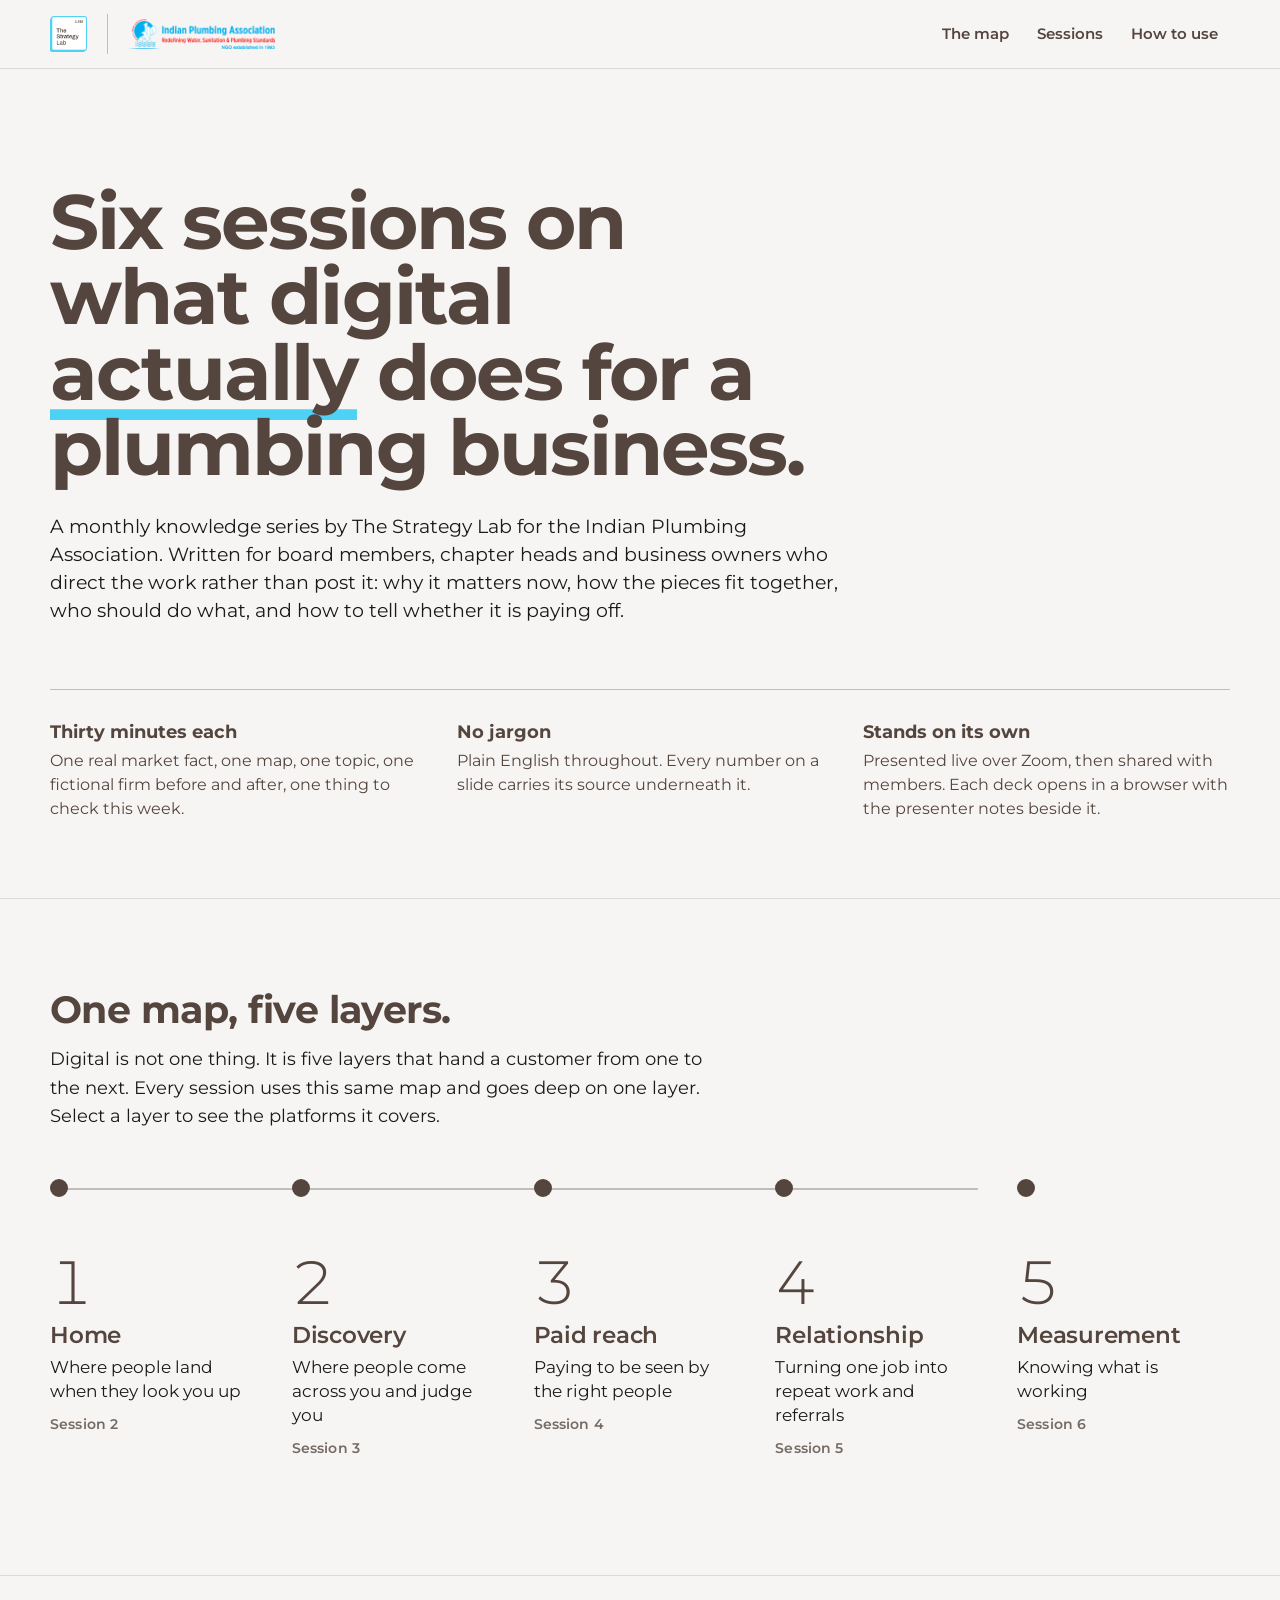
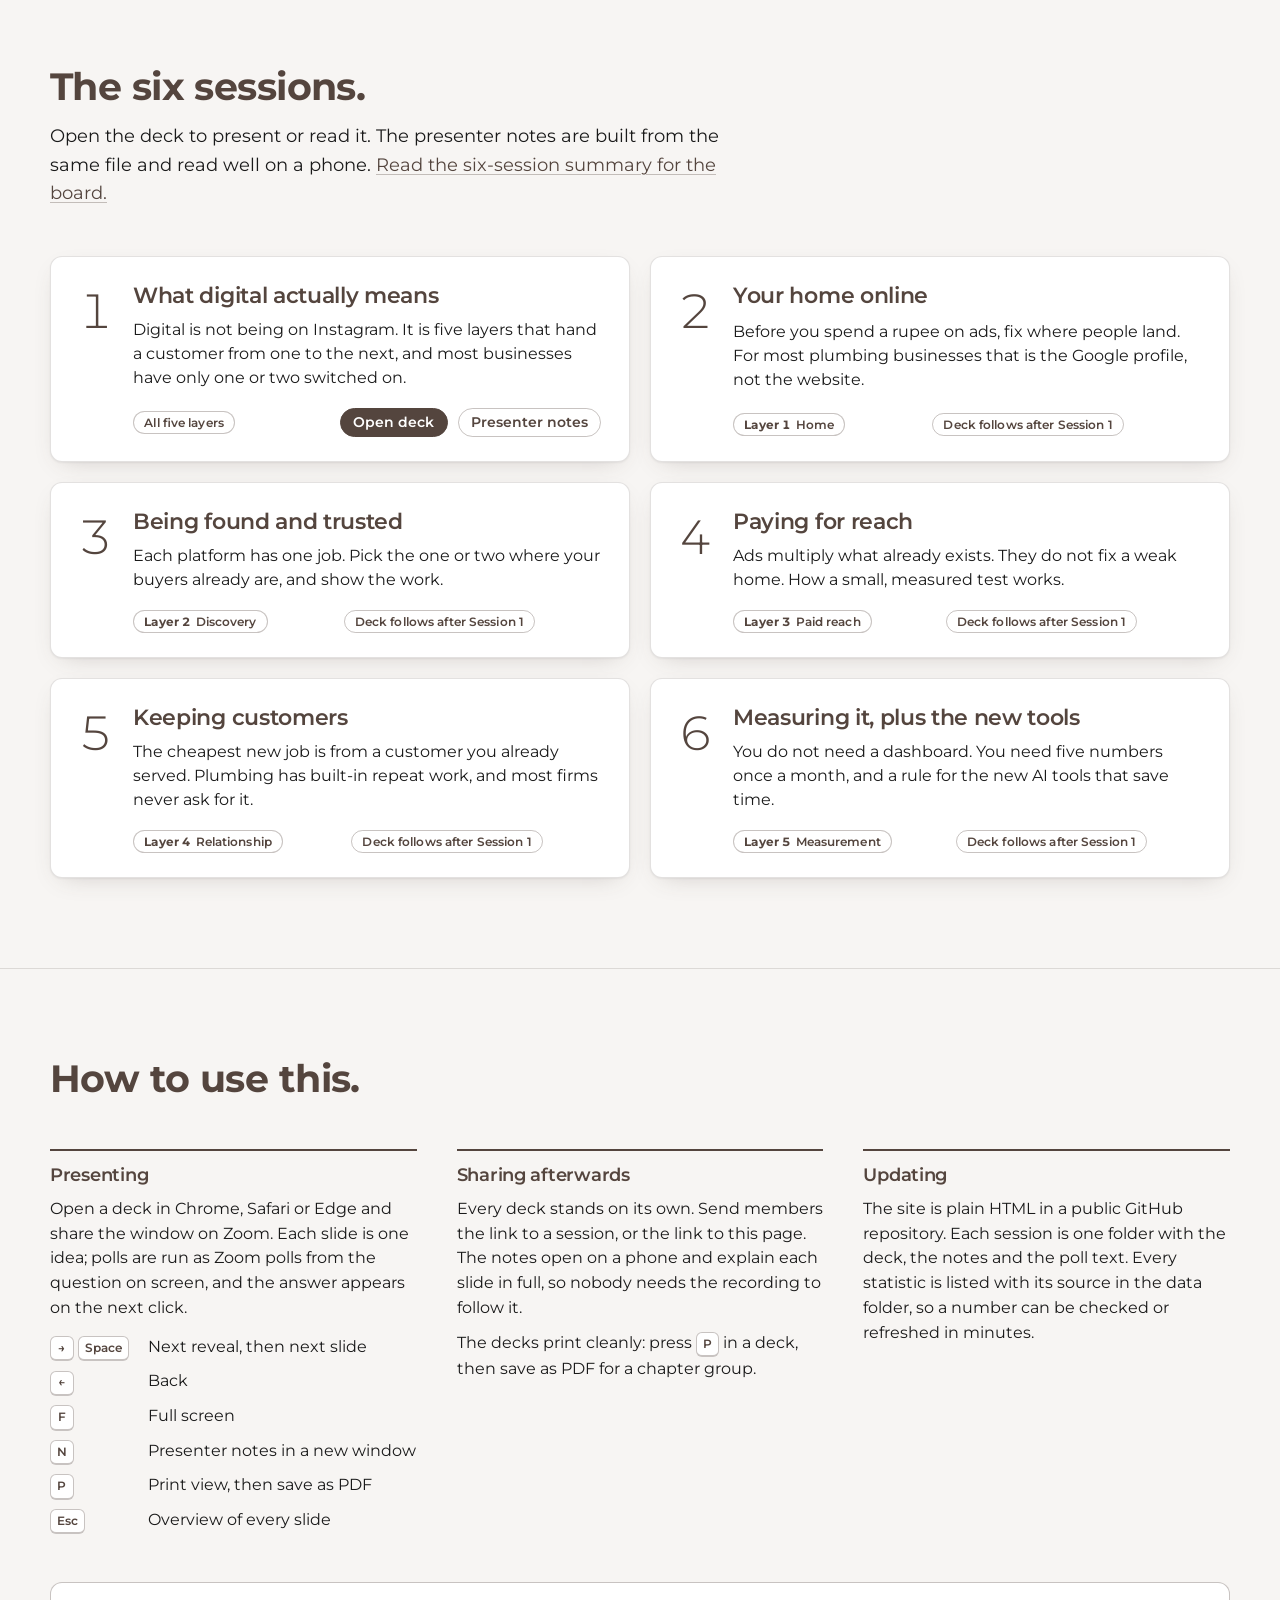
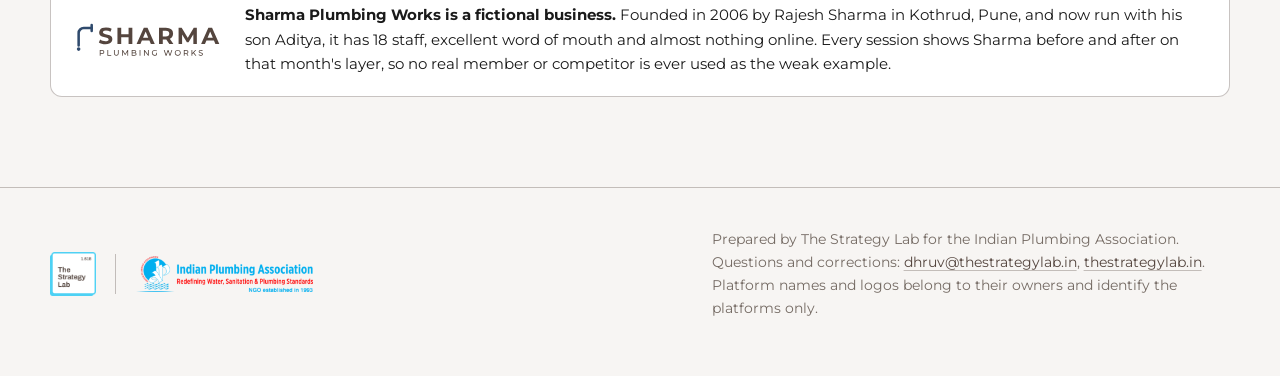
==== commit c797cf95: "Home: Session 1 live, decks 2 to 6 follow, link to summary Co-Authored-By: Claude Fable 5.1 <noreply" ====
--- a/index.html
+++ b/index.html
@@ -122,7 +122,7 @@
     <div class="wrap">
       <div class="section__head">
         <h2 class="h2">The six sessions.</h2>
-        <p>Open the deck to present or read it. The presenter notes are built from the same file and read well on a phone.</p>
+        <p>Open the deck to present or read it. The presenter notes are built from the same file and read well on a phone. <a href="summary/index.html">Read the six-session summary for the board.</a></p>
       </div>
       <div class="sessions">
         <article class="session">
@@ -141,8 +141,7 @@
           <p class="session__line">Before you spend a rupee on ads, fix where people land. For most plumbing businesses that is the Google profile, not the website.</p>
           <div class="session__foot">
             <span class="chip"><span class="chip__n">Layer 1</span>Home</span>
-            <a class="btn btn--sm" href="sessions/02/index.html">Open deck</a>
-            <a class="btn btn--ghost btn--sm" href="sessions/02/notes.html">Presenter notes</a>
+            <span class="chip chip--quiet">Deck follows after Session 1</span>
           </div>
         </article>
         <article class="session">
@@ -151,8 +150,7 @@
           <p class="session__line">Each platform has one job. Pick the one or two where your buyers already are, and show the work.</p>
           <div class="session__foot">
             <span class="chip"><span class="chip__n">Layer 2</span>Discovery</span>
-            <a class="btn btn--sm" href="sessions/03/index.html">Open deck</a>
-            <a class="btn btn--ghost btn--sm" href="sessions/03/notes.html">Presenter notes</a>
+            <span class="chip chip--quiet">Deck follows after Session 1</span>
           </div>
         </article>
         <article class="session">
@@ -161,8 +159,7 @@
           <p class="session__line">Ads multiply what already exists. They do not fix a weak home. How a small, measured test works.</p>
           <div class="session__foot">
             <span class="chip"><span class="chip__n">Layer 3</span>Paid reach</span>
-            <a class="btn btn--sm" href="sessions/04/index.html">Open deck</a>
-            <a class="btn btn--ghost btn--sm" href="sessions/04/notes.html">Presenter notes</a>
+            <span class="chip chip--quiet">Deck follows after Session 1</span>
           </div>
         </article>
         <article class="session">
@@ -171,8 +168,7 @@
           <p class="session__line">The cheapest new job is from a customer you already served. Plumbing has built-in repeat work, and most firms never ask for it.</p>
           <div class="session__foot">
             <span class="chip"><span class="chip__n">Layer 4</span>Relationship</span>
-            <a class="btn btn--sm" href="sessions/05/index.html">Open deck</a>
-            <a class="btn btn--ghost btn--sm" href="sessions/05/notes.html">Presenter notes</a>
+            <span class="chip chip--quiet">Deck follows after Session 1</span>
           </div>
         </article>
         <article class="session">
@@ -181,8 +177,7 @@
           <p class="session__line">You do not need a dashboard. You need five numbers once a month, and a rule for the new AI tools that save time.</p>
           <div class="session__foot">
             <span class="chip"><span class="chip__n">Layer 5</span>Measurement</span>
-            <a class="btn btn--sm" href="sessions/06/index.html">Open deck</a>
-            <a class="btn btn--ghost btn--sm" href="sessions/06/notes.html">Presenter notes</a>
+            <span class="chip chip--quiet">Deck follows after Session 1</span>
           </div>
         </article>
       </div>
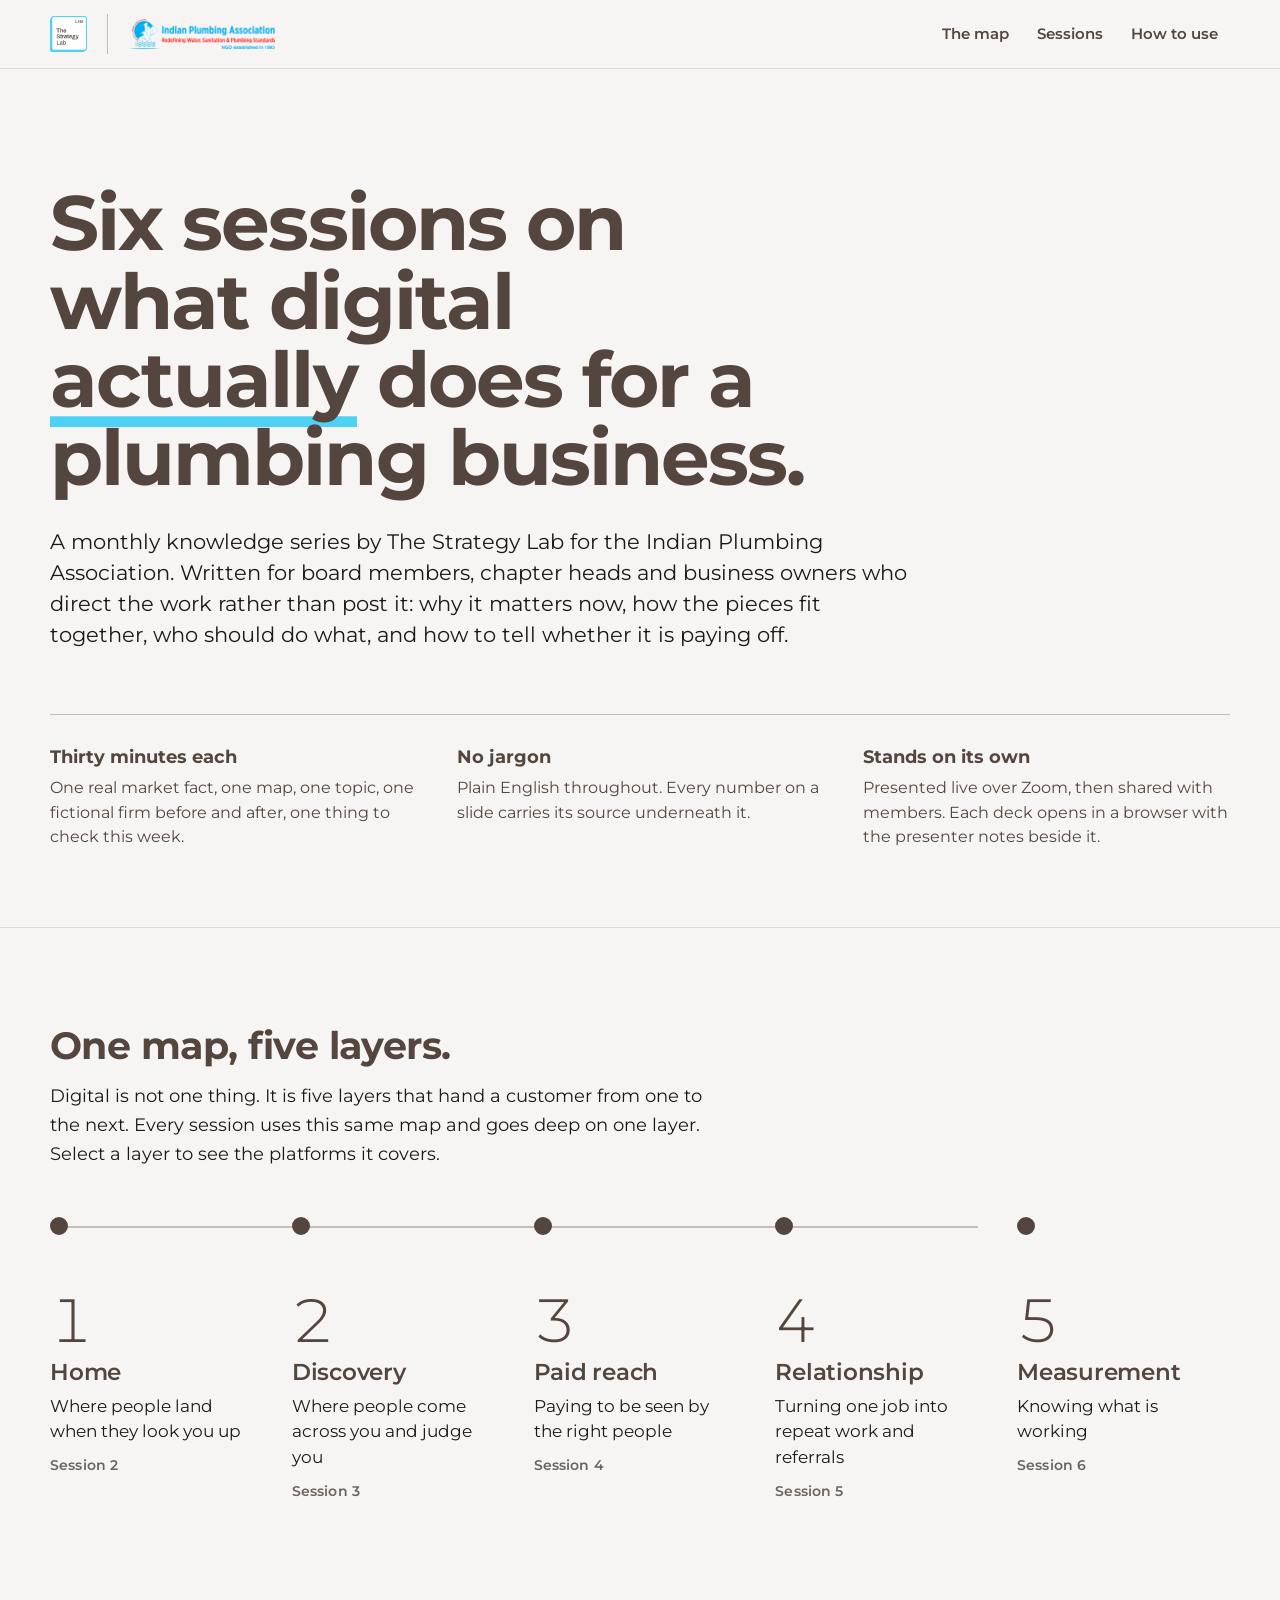
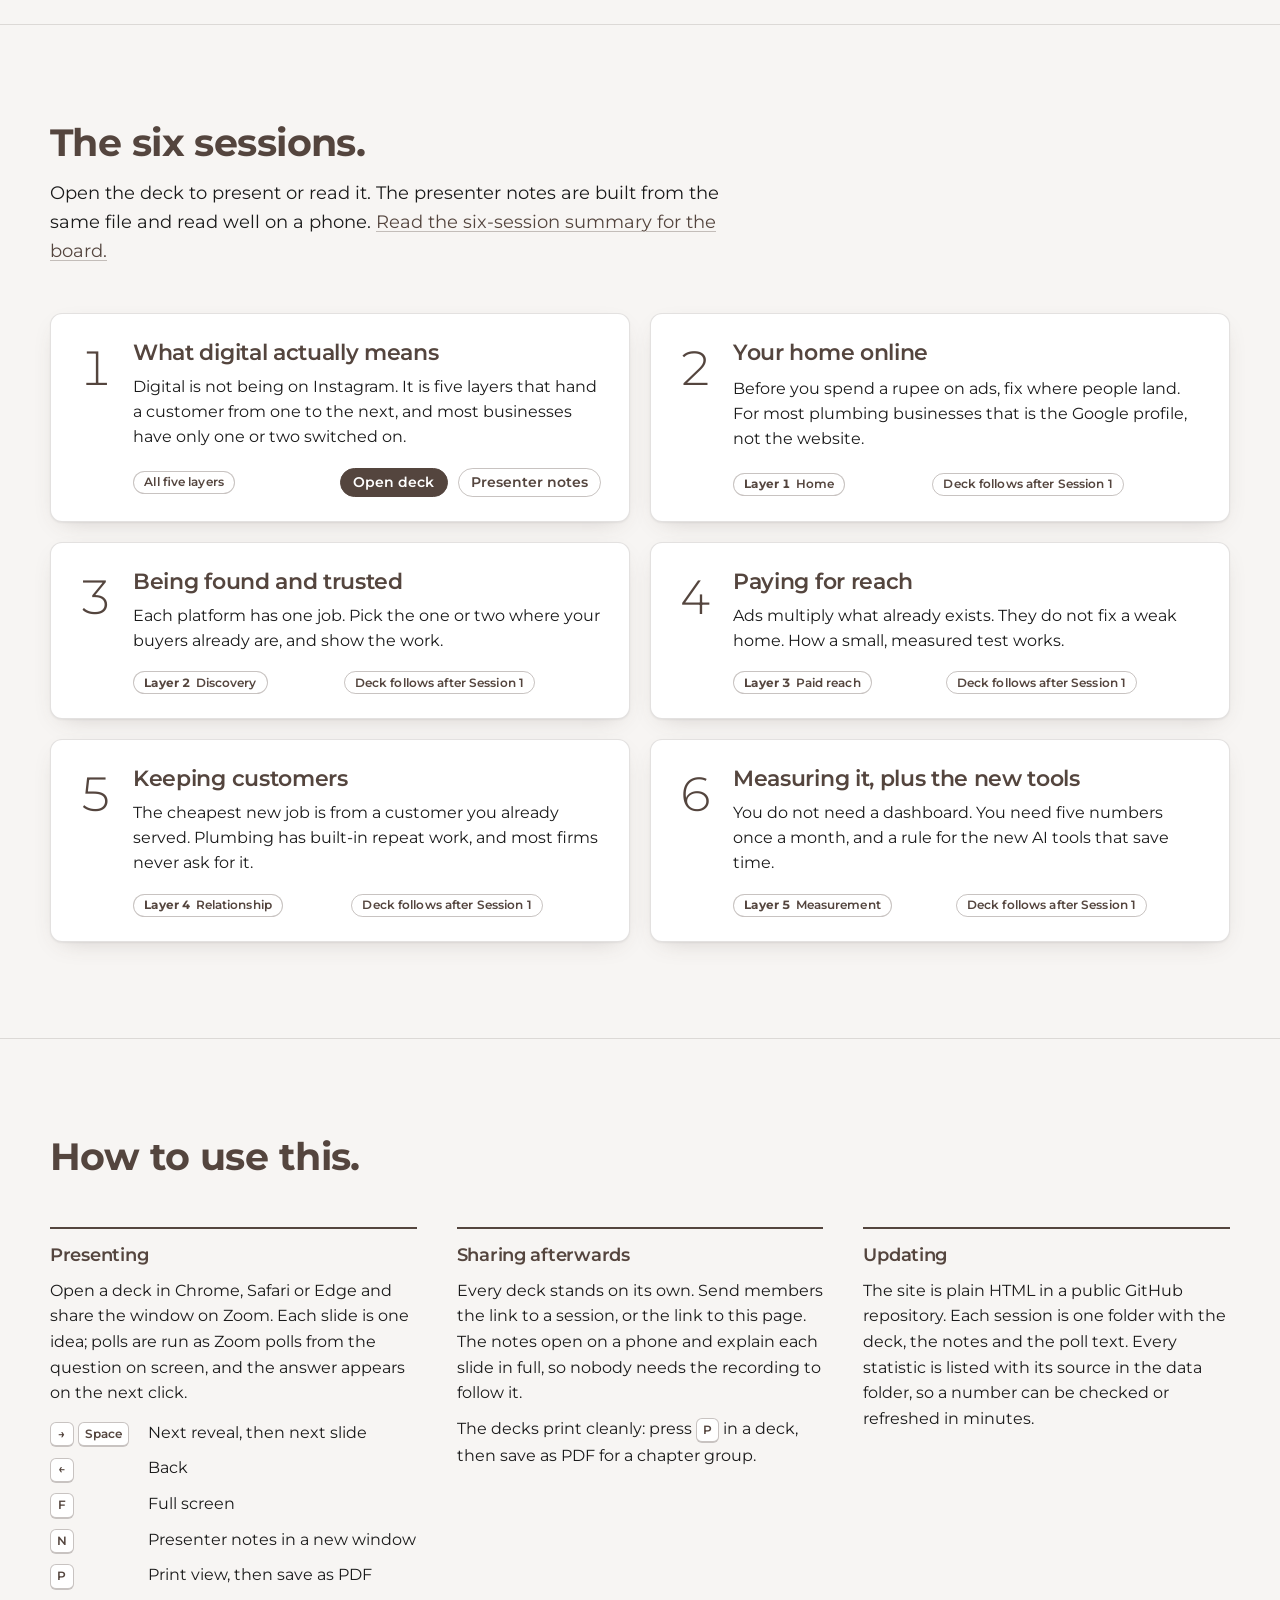
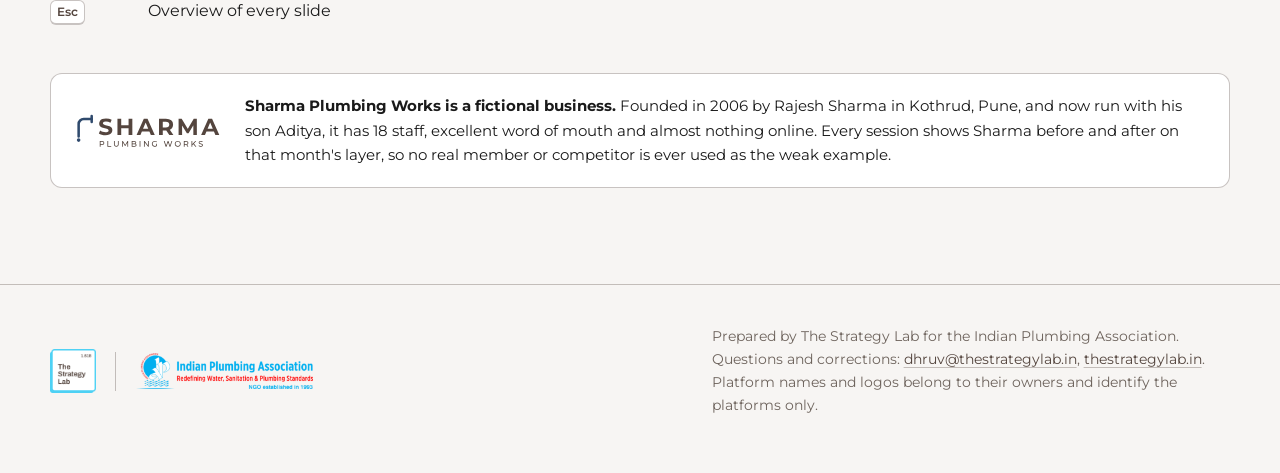
==== commit f171b22d: "Foundation: design audit fixes, brief updated with offline-mirror and energy direction Co-Authored-B" ====
--- a/index.html
+++ b/index.html
@@ -13,19 +13,19 @@
     .site-head { position: sticky; top: 0; z-index: 10; background: rgba(247, 245, 243, 0.92); backdrop-filter: saturate(1.2) blur(10px); -webkit-backdrop-filter: saturate(1.2) blur(10px); border-bottom: 1px solid var(--line); }
     .site-head .wrap { display: flex; align-items: center; justify-content: space-between; gap: 16px; min-height: 68px; }
     .site-head nav { display: flex; gap: 4px; }
-    .site-head nav a { padding: 8px 12px; border-radius: 8px; text-decoration: none; font-weight: 600; font-size: 15px; color: var(--brown); }
+    .site-head nav a { padding: 10px 12px; border-radius: 8px; text-decoration: none; font-weight: 600; font-size: 15px; color: var(--brown); }
     .site-head nav a:hover { background: var(--white); }
     .site-head .lockup__tsl { height: 36px; }
     .site-head .lockup__ipa { height: 30px; }
 
     .hero { padding: clamp(56px, 9vw, 128px) 0 clamp(40px, 6vw, 80px); }
     .hero h1 { max-width: 15ch; }
-    .hero .lede { margin-top: 28px; max-width: 42em; font-size: clamp(1.1rem, 1.5vw, 1.35rem); color: var(--ink); }
+    .hero .lede { margin-top: 28px; max-width: 42em; color: var(--ink); }
     .hero__facts { display: grid; grid-template-columns: repeat(3, 1fr); gap: 24px 40px; margin-top: clamp(40px, 5vw, 72px); padding-top: 28px; border-top: 1px solid var(--line-strong); }
-    .hero__facts p { font-size: 1rem; line-height: 1.5; color: var(--brown); max-width: 24em; }
+    .hero__facts p { font-size: 1rem; line-height: 1.55; color: var(--brown); max-width: 24em; }
     .hero__facts b { display: block; font-size: 1.15rem; font-weight: 700; color: var(--brown); margin-bottom: 4px; }
 
-    .section { padding: clamp(48px, 7vw, 96px) 0; border-top: 1px solid var(--line); }
+    .section { padding: 96px 0; border-top: 1px solid var(--line); }
     .section__head { max-width: 46em; margin-bottom: clamp(28px, 4vw, 48px); }
     .section__head p { margin-top: 14px; color: var(--ink); max-width: 38em; }
     .section--map .map { margin-top: 8px; }
@@ -35,14 +35,14 @@
     .session:hover { transform: translateY(-2px); box-shadow: var(--shadow-2); }
     .session__n { font-size: 3rem; font-weight: 300; line-height: 1; color: var(--brown); letter-spacing: -0.04em; font-variant-numeric: tabular-nums; grid-row: 1 / span 3; padding-top: 4px; }
     .session__title { font-size: 1.35rem; line-height: 1.15; }
-    .session__line { margin-top: 10px; font-size: 1rem; color: var(--ink); line-height: 1.5; }
+    .session__line { margin-top: 10px; font-size: 1rem; color: var(--ink); line-height: 1.55; }
     .session__foot { display: flex; flex-wrap: wrap; align-items: center; gap: 10px; margin-top: 18px; }
     .session__foot .chip { font-size: 0.75rem; margin-right: auto; }
     .session__foot .btn { font-size: 0.85rem; }
 
     .how { display: grid; grid-template-columns: repeat(3, 1fr); gap: 40px; }
     .how h3 { font-size: 1.15rem; margin-bottom: 12px; padding-top: 14px; border-top: 2px solid var(--brown); }
-    .how p, .how li { font-size: 1rem; line-height: 1.55; }
+    .how p, .how li { font-size: 1rem; line-height: 1.6; }
     .how ul { list-style: none; display: grid; gap: 8px; }
     .how li { display: grid; grid-template-columns: 5.4em 1fr; gap: 12px; align-items: baseline; }
     .how kbd { font-size: 0.78rem; }
@@ -59,6 +59,7 @@
     .site-foot .lockup__ipa { height: 36px; }
 
     @media (max-width: 860px) {
+      .section { padding: 56px 0; }
       .sessions { grid-template-columns: 1fr; }
       .how { grid-template-columns: 1fr; gap: 28px; }
       .hero__facts { grid-template-columns: 1fr; gap: 18px; }
--- a/assets/css/base.css
+++ b/assets/css/base.css
@@ -19,7 +19,7 @@
   --brown: #54453E;
   --brown-2: #6B574F;          /* hover on brown */
   --brown-soft: #8C7B72;       /* muted brown for unlit map layers */
-  --grey: #756B64;             /* caption text: brand warm grey deepened so small text reaches 4.5:1 on paper */
+  --grey: #6E645D;             /* caption text: brand warm grey deepened to 5.2:1 on paper and 5.7:1 on white */
   --warm-grey: #9B9189;        /* the brand warm grey, for decoration and hairlines only */
   --grey-2: #C9C1BA;           /* rules */
   --line: rgba(84, 69, 62, 0.16);
@@ -89,8 +89,8 @@
 button { cursor: pointer; }
 a { color: var(--brown); text-decoration: underline; text-decoration-thickness: 1px; text-underline-offset: 0.18em; text-decoration-color: var(--line-strong); }
 a:hover { text-decoration-color: currentColor; }
-h1, h2, h3, h4 { font-weight: 700; color: var(--brown); line-height: 1.1; margin: 0; letter-spacing: -0.015em; text-wrap: balance; }
-h3, h4 { font-weight: 600; }
+h1, h2, h3, h4 { font-weight: 700; color: var(--brown); line-height: 1.15; margin: 0; letter-spacing: -0.015em; text-wrap: balance; }
+h3, h4 { font-weight: 600; line-height: 1.25; }
 p { margin: 0; }
 ul, ol { margin: 0; padding: 0; }
 figure { margin: 0; }
@@ -110,13 +110,14 @@
    1920x1080 stage. Component sizes below use em so they follow their
    container's font-size in both places.
    -------------------------------------------------------------------------- */
-.display { font-size: clamp(2.5rem, 6vw, 5.25rem); line-height: 0.98; letter-spacing: -0.025em; }
+.display { font-size: clamp(2.5rem, 6vw, 5.25rem); line-height: 1.02; letter-spacing: -0.025em; }
 .h1 { font-size: clamp(2.1rem, 4.5vw, 3.6rem); }
 .h2 { font-size: clamp(1.7rem, 3vw, 2.5rem); }
 .h3 { font-size: clamp(1.2rem, 1.8vw, 1.5rem); }
-.lede { font-size: clamp(1.15rem, 1.7vw, 1.45rem); line-height: 1.45; color: var(--brown); font-weight: 400; max-width: 34em; }
+.lede { font-size: 1.3rem; line-height: 1.5; color: var(--brown); font-weight: 400; max-width: 34em; }
+@media (max-width: 640px) { .lede { font-size: 1.15rem; } }
 .measure { max-width: 66ch; }
-.caption, .source { color: var(--grey); font-size: 0.78em; line-height: 1.4; }
+.caption, .source { color: var(--grey); font-size: 0.78em; line-height: 1.45; }
 .muted { color: var(--grey); }
 .ink { color: var(--ink); }
 .brown { color: var(--brown); }
@@ -185,7 +186,7 @@
   border: solid var(--brown); border-width: 0 2px 2px 0; transform: rotate(45deg);
 }
 .callout__title { font-weight: 700; color: var(--brown); font-size: 0.85em; letter-spacing: 0.02em; margin-bottom: 0.2em; }
-.callout__text { font-size: 1em; line-height: 1.45; }
+.callout__text { font-size: 1em; line-height: 1.5; }
 
 .two-up { display: grid; grid-template-columns: 1fr 1fr; gap: 2em; align-items: start; }
 .two-up--tight { gap: 1.25em; }
@@ -195,7 +196,7 @@
 
 .source { display: block; margin-top: 0.75em; color: var(--grey); }
 .source a { color: inherit; text-decoration-color: var(--grey-2); word-break: break-word; }
-.source__pub { font-weight: 600; color: var(--brown-soft); }
+.source__pub { font-weight: 600; color: var(--grey); }
 
 /* --------------------------------------------------------------------------
    6. Poll block
@@ -229,7 +230,7 @@
 .poll--revealed .poll__option.is-correct .poll__key { background: var(--brown); color: var(--white); border-color: var(--brown); }
 .poll__answer { padding-top: 0.5em; border-top: 1px solid var(--line); }
 .poll__figure { font-weight: 700; font-size: 2.6em; line-height: 1; letter-spacing: -0.03em; color: var(--brown); font-variant-numeric: tabular-nums; margin-bottom: 0.25em; }
-.poll__claim { font-size: 1em; line-height: 1.4; max-width: 30em; }
+.poll__claim { font-size: 1em; line-height: 1.45; max-width: 30em; }
 .poll--inline { grid-template-columns: 1fr 1fr; gap: 2em; }
 .poll--inline .poll__q { grid-column: 1 / -1; }
 .poll--inline .poll__answer { border-top: 0; padding-top: 0; }
@@ -314,7 +315,7 @@
 .plat__tag {
   position: absolute; top: 0.6em; right: 0.6em; z-index: 6;
   padding: 0.25em 0.6em; border-radius: 4px; background: rgba(26, 26, 26, 0.72); color: var(--white);
-  font-family: var(--font); font-size: 0.62em; font-weight: 600; letter-spacing: 0.05em; text-transform: uppercase; pointer-events: none;
+  font-family: var(--font); font-size: max(0.62em, 12px); font-weight: 600; letter-spacing: 0.05em; text-transform: uppercase; pointer-events: none;
 }
 .plat a { color: inherit; text-decoration: none; pointer-events: none; }
 .plat:has(> .gsr__searchbar) .plat__tag, .ba .plat__tag { top: auto; bottom: 0.6em; }
@@ -394,11 +395,11 @@
 .wa__chat { flex: 1; padding: 0.9em 0.8em; display: flex; flex-direction: column; gap: 0.45em; overflow: hidden;
   background-color: var(--wa-bg);
   background-image: radial-gradient(rgba(84, 69, 62, 0.06) 1px, transparent 1px); background-size: 14px 14px; }
-.wa__day { align-self: center; font-size: 0.68em; padding: 0.3em 0.8em; border-radius: 6px; background: rgba(255, 255, 255, 0.85); color: #54656F; margin-bottom: 0.3em; }
+.wa__day { align-self: center; font-size: max(0.68em, 12px); padding: 0.3em 0.8em; border-radius: 6px; background: rgba(255, 255, 255, 0.85); color: #54656F; margin-bottom: 0.3em; }
 .wa__msg { position: relative; max-width: 82%; padding: 0.45em 0.7em 0.35em; border-radius: 8px; background: var(--white); font-size: 0.86em; line-height: 1.4; color: #111B21; box-shadow: 0 1px 0.5px rgba(11, 20, 26, 0.13); white-space: pre-line; }
 .wa__msg--out { align-self: flex-end; background: var(--wa-out); border-top-right-radius: 2px; }
 .wa__msg--in { align-self: flex-start; border-top-left-radius: 2px; }
-.wa__meta { display: block; text-align: right; font-size: 0.72em; color: #667781; margin-top: 0.15em; }
+.wa__meta { display: block; text-align: right; font-size: max(0.72em, 12px); color: #667781; margin-top: 0.15em; }
 .wa__meta svg { width: 1.2em; height: 1.2em; vertical-align: -0.3em; margin-left: 0.15em; color: var(--wa-tick); }
 .wa__msg b { font-weight: 600; }
 .wa__link { color: #027EB5; text-decoration: underline; }
@@ -451,7 +452,7 @@
 .li__btn--primary { background: var(--li-blue); color: var(--white); }
 .li__btn--muted { border-color: var(--li-grey); color: var(--li-grey); }
 .li__section { padding: 0.8em 1.1em; border-top: 1px solid #E8E8E8; }
-.li__section h4 { font-family: inherit; color: inherit; font-size: 0.95em; font-weight: 600; margin-bottom: 0.3em; }
+.li__section h4, .li__section-h { font-family: inherit; color: inherit; font-size: 0.95em; font-weight: 600; line-height: 1.3; margin: 0 0 0.3em; }
 .li__section p { font-size: 0.85em; line-height: 1.45; }
 
 /* --------------------------------------------------------------------------
@@ -537,7 +538,7 @@
 .is-highlight .map__node { background: var(--cyan); border-color: var(--cyan); transform: scale(1.25); }
 .map__n { display: block; margin-top: 0.9em; font-size: 3.4em; font-weight: 300; line-height: 1; color: var(--brown); letter-spacing: -0.03em; font-variant-numeric: tabular-nums; transition: color var(--t-base); }
 .map__name { display: block; margin-top: 0.35em; font-size: 1.3em; font-weight: 600; color: var(--brown); line-height: 1.15; letter-spacing: -0.01em; transition: color var(--t-base); }
-.map__meaning { display: block; margin-top: 0.4em; font-size: 0.95em; line-height: 1.4; color: var(--ink); max-width: 15em; transition: color var(--t-base); }
+.map__meaning { display: block; margin-top: 0.4em; font-size: 0.95em; line-height: 1.5; color: var(--ink); max-width: 15em; transition: color var(--t-base); }
 .map__session { display: block; margin-top: 0.7em; font-size: 0.8em; font-weight: 600; color: var(--grey); letter-spacing: 0.01em; }
 .map__layer:not(.is-lit) .map__n, .map__layer:not(.is-lit) .map__name { color: var(--brown-soft); }
 .map__layer:not(.is-lit) .map__meaning { color: var(--grey); }
@@ -554,9 +555,9 @@
   padding: 1.5em 1.75em; background: var(--white); border: 1px solid var(--line); border-radius: var(--r-md); box-shadow: var(--shadow-1); margin-bottom: 0.5em;
 }
 .map__detail-h { font-weight: 700; color: var(--brown); font-size: 1.15em; line-height: 1.2; }
-.map__detail-p { margin-top: 0.4em; font-size: 0.95em; line-height: 1.45; color: var(--ink); }
+.map__detail-p { margin-top: 0.4em; font-size: 0.95em; line-height: 1.5; color: var(--ink); }
 .map__platforms { list-style: none; display: flex; flex-wrap: wrap; gap: 0.9em 1.75em; align-content: start; }
-.map__platform { display: flex; align-items: center; gap: 0.7em; font-size: 0.95em; font-weight: 500; color: var(--ink); line-height: 1.25; }
+.map__platform { display: flex; align-items: center; gap: 0.7em; font-size: 0.95em; font-weight: 500; color: var(--ink); line-height: 1.35; }
 .map__platforms--inline { flex-direction: column; align-items: flex-start; gap: 0.55em; margin-top: 1em; }
 .map__platforms--inline .map__platform { font-size: 0.9em; }
 .map__platforms--inline .logo-tile { font-size: 0.85em; }
